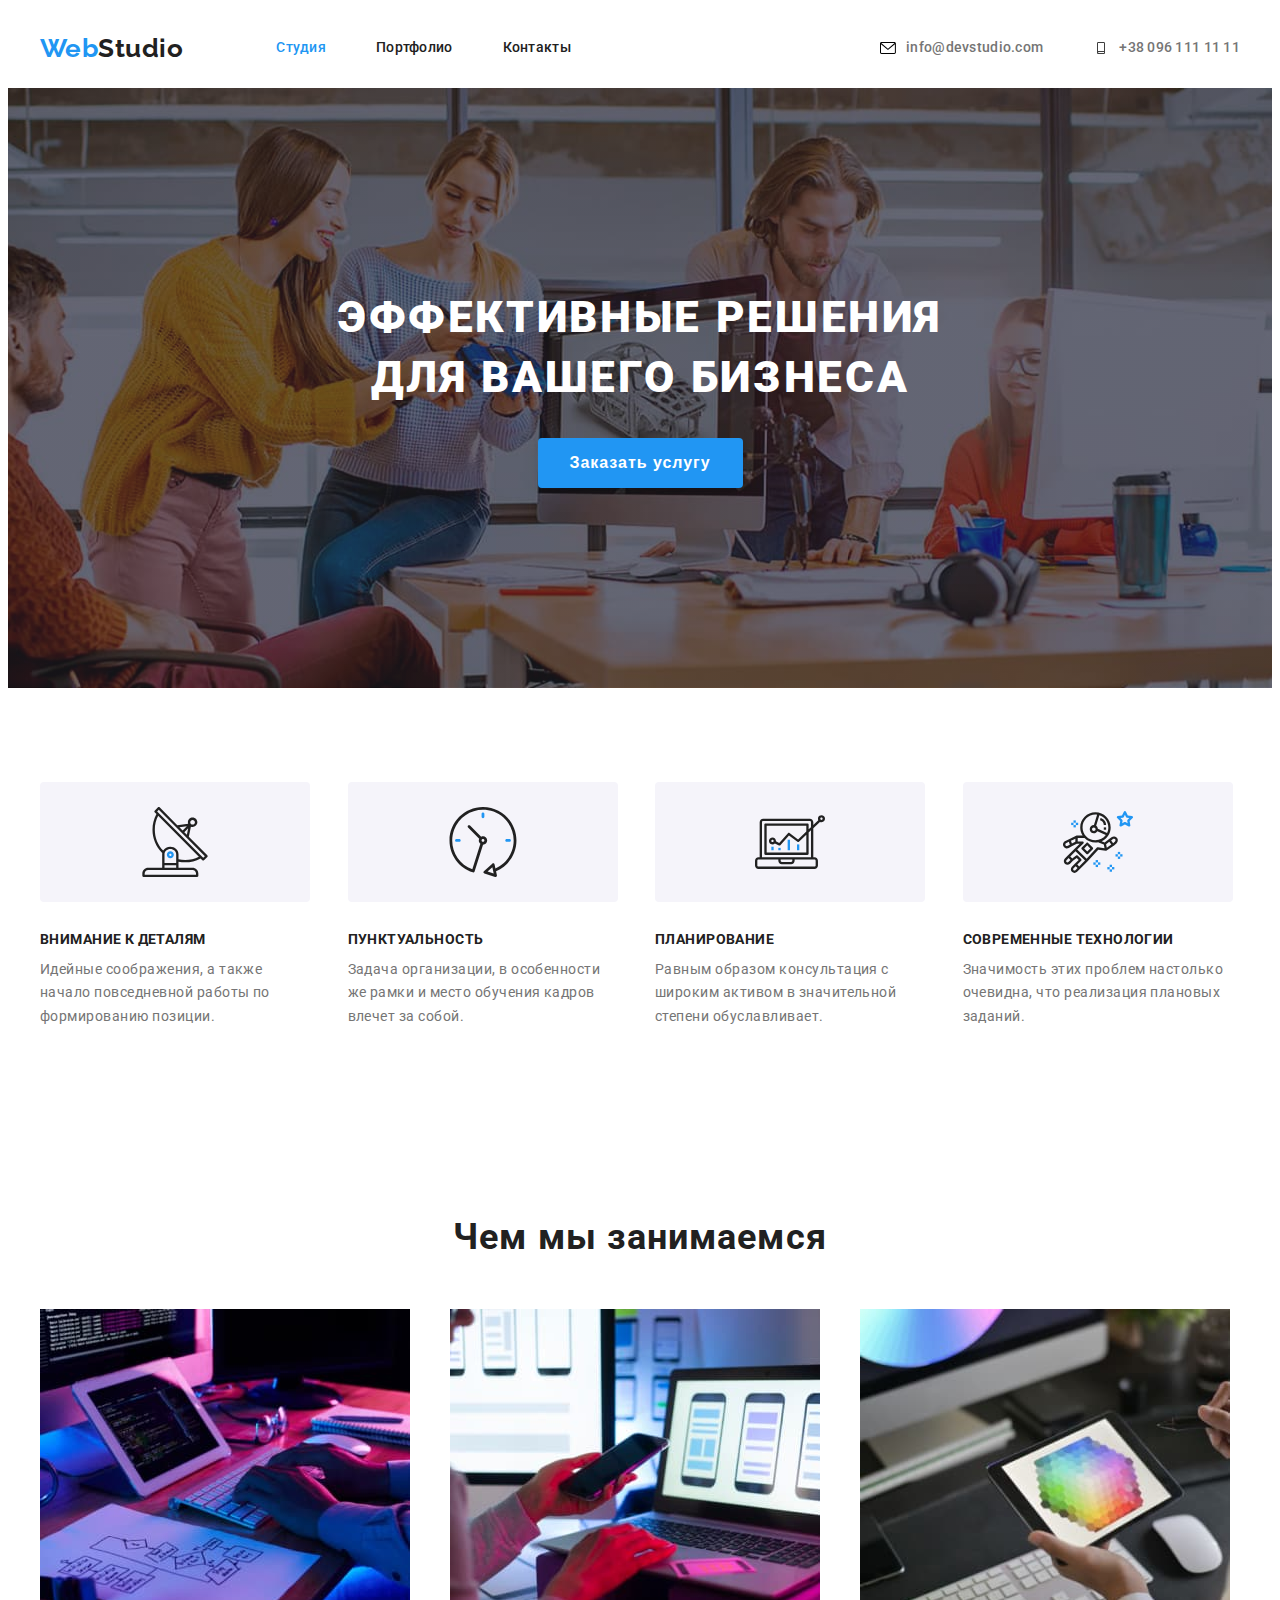
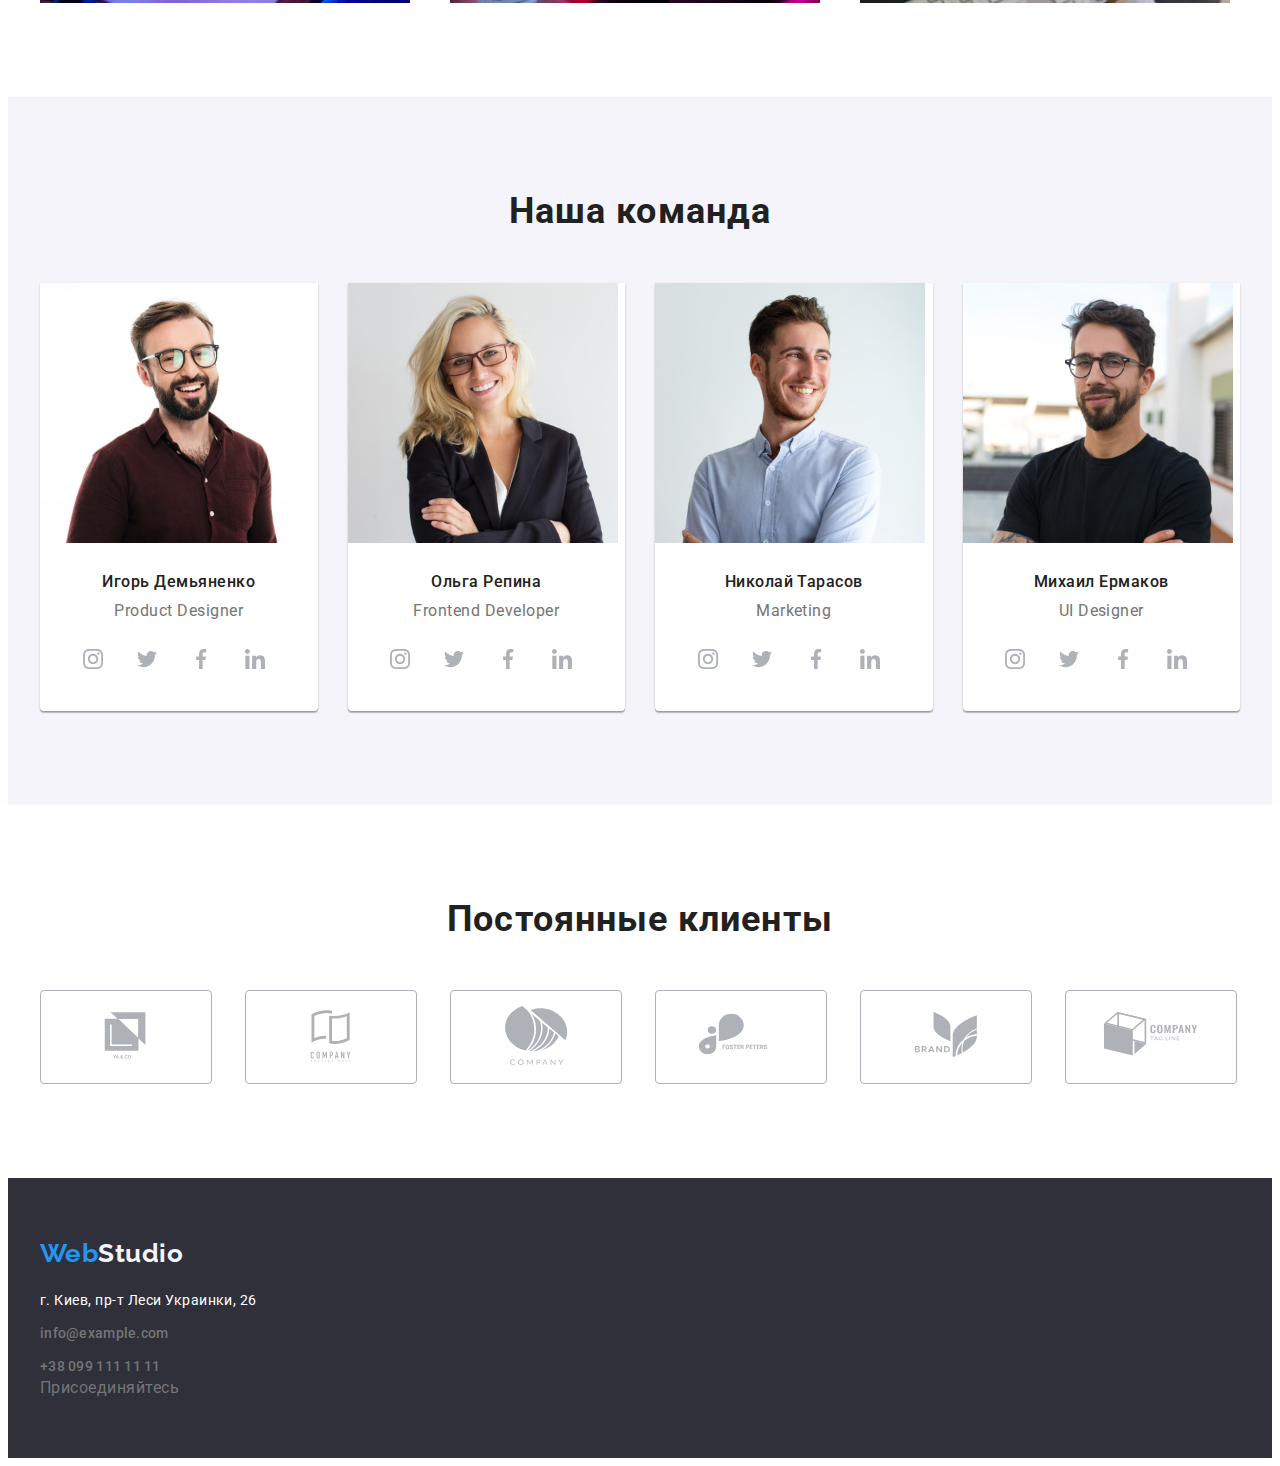
==== index.html @ 0f9f8d32 "💁🏾‍♂️" ====
<!DOCTYPE html>
<html lang="ru">
  <head>
    <meta charset="UTF-8" />
    <meta http-equiv="X-UA-Compatible" content="IE=edge" />
    <meta name="viewport" content="width=device-width, initial-scale=1.0" />
    <title>Главная страница</title>
    <link rel="preconnect" href="https://fonts.gstatic.com" />
    <link
      href="https://fonts.googleapis.com/css2?family=Raleway:wght@700&family=Roboto:wght@400;500;700;900&display=swap"
      rel="stylesheet"
    />
    <link
      rel="stylesheet"
      href="https://cdnjs.cloudflare.com/ajax/libs/modern-normalize/1.0.0/modern-normalize.min.css"
      integrity="sha512-ISS7cAi1PEhQ8jnbJpJZMd29NlhNj4AWYyLOSp2CE/CsHxTCu+r+t0D2yoJudVrd0/8fTVPUVDzY5Tvli75u/g=="
      crossorigin="anonymous"
    />
    <link rel="stylesheet" href="./css/style.css" />
  </head>
  <body>
    <header>
      <!-- НАВИГАЦИЯ -->
      <div class="container main-nav">
        <nav class="main-nav">
          <a class="logo" href="./index.html"
            ><span class="part-logo">Web</span>Studio</a
          >
          <ul class="list site-nav">
            <li class="item">
              <a class="link studio current" href="./index.html"> Студия </a>
            </li>

            <li class="item">
              <a class="link portfolio" href="./portfolio.html"> Портфолио </a>
            </li>

            <li class="item">
              <a class="link contact" href=""> Контакты </a>
            </li>
          </ul>
        </nav>

        <!-- КОНТАКТЫ -->
        <ul class="list contact-us">
          <li class="item">
            <a class="email" href="mailto:info@devstudio.com">
              <svg class="icon-mail">
                <use href="../images/svg-sprite.svg#icon-mail"></use>
              </svg>
              info@devstudio.com
            </a>
          </li>

          <li class="item">
            <a class="number" href="tel:+380991111111">
              <svg class="icon-phone">
                <use href="../images/svg-sprite.svg#icon-phone"></use>
              </svg>
              +38 096 111 11 11
            </a>
          </li>
        </ul>
      </div>
    </header>
    <main>
      <!-- ГЛАВНАЯ СЕКЦИЯ -->
      <section class="main section-pos">
        <h1 class="main-title">Эффективные решения<br />для вашего бизнеса</h1>
        <button type="button" class="main-button">Заказать услугу</button>
      </section>

      <!-- НАШИ ПРЕИМУЩЕСТВА -->
      <section class="preference section-pos">
        <div class="container">
          <h2 class="all-title preference-title visually-hidden">
            Преимущества
          </h2>
          <ul class="list main-preference">
            <li class="item">
              <div class="thumb-1">
                <svg class="icon">
                  <use href="../images/svg-sprite.svg#icon-antenna"></use>
                </svg>
              </div>

              <h3 class="title all-title">Внимание к деталям</h3>
              <p class="table-of-contents">
                Идейные соображения, а также<br />
                начало повседневной работы по <br />
                формированию позиции.
              </p>
            </li>

            <li class="item">
              <div class="thumb-1">
                <svg class="icon">
                  <use href="../images/svg-sprite.svg#icon-clock"></use>
                </svg>
              </div>
              <h3 class="title all-title">Пунктуальность</h3>
              <p class="table-of-contents">
                Задача организации, в особенности <br />
                же рамки и место обучения кадров <br />
                влечет за собой.
              </p>
            </li>

            <li class="item">
              <div class="thumb-1">
                <svg class="icon">
                  <use href="../images/svg-sprite.svg#icon-diagram"></use>
                </svg>
              </div>
              <h3 class="title all-title">Планирование</h3>
              <p class="table-of-contents">
                Равным образом консультация с <br />
                широким активом в значительной <br />
                степени обуславливает.
              </p>
            </li>

            <li class="item">
              <div class="thumb-1">
                <svg class="icon">
                  <use href="../images/svg-sprite.svg#icon-astronaut-1"></use>
                </svg>
              </div>
              <h3 class="title all-title">Современные технологии</h3>
              <p class="table-of-contents">
                Значимость этих проблем настолько <br />
                очевидна, что реализация плановых <br />
                заданий.
              </p>
            </li>
          </ul>
        </div>
      </section>

      <!-- УСЛУГИ -->
      <section class="projects section-pos">
        <div class="container">
          <h2 class="all-title">Чем мы занимаемся</h2>
          <ul class="list main-projects">
            <li class="item">
              <img
                class="photo-box"
                src="./images/box1.jpeg"
                alt="1 сфера"
                width="370"
              />
            </li>

            <li class="item">
              <img
                class="photo-box"
                src="./images/box2.jpeg"
                alt="2 сфера"
                width="370"
              />
            </li>

            <li class="item">
              <img
                class="photo-box"
                src="./images/box3.jpeg"
                alt="3 сфера"
                width="370"
              />
            </li>
          </ul>
        </div>
      </section>

      <!-- КОМАНДА -->
      <section class="team section-pos">
        <div class="container">
          <h2 class="all-title">Наша команда</h2>
          <ul class="list main-team">
            <li class="item team-card-disagn">
              <img
                class="photo-box"
                src="./images/worker1.jpeg"
                alt="Фото сотрудника"
                width="270"
              />
              <h3 class="worker-name all-title">Игорь Демьяненко</h3>
              <p class="table">Product Designer</p>
              <ul class="list social-list">
                <li class="social-link-list">
                  <a href="" class="social-link-icon circle">
                    <svg class="team-soc-icon">
                      <use
                        href="../images/svg-sprite.svg#icon-instagram-2"
                      ></use>
                    </svg>
                  </a>
                </li>

                <li class="social-link-list">
                  <a href="" class="social-link-icon circle">
                    <svg class="team-soc-icon">
                      <use href="../images/svg-sprite.svg#icon-twitter-1"></use>
                    </svg>
                  </a>
                </li>

                <li class="social-link-list">
                  <a href="" class="social-link-icon circle">
                    <svg class="team-soc-icon">
                      <use
                        href="../images/svg-sprite.svg#icon-facebook-1"
                      ></use>
                    </svg>
                  </a>
                </li>

                <li class="social-link-list">
                  <a href="" class="social-link-icon circle">
                    <svg class="team-soc-icon">
                      <use
                        href="../images/svg-sprite.svg#icon-linkedin-1"
                      ></use>
                    </svg>
                  </a>
                </li>
              </ul>
            </li>

            <li class="item team-card-disagn">
              <img
                class="photo-box"
                src="./images/worker2.jpeg"
                alt="Фото сотрудника"
                width="270"
              />
              <h3 class="worker-name all-title">Ольга Репина</h3>
              <p class="table">Frontend Developer</p>
              <ul class="list social-list">
                <li class="social-link-list">
                  <a href="" class="social-link-icon circle">
                    <svg class="team-soc-icon">
                      <use
                        href="../images/svg-sprite.svg#icon-instagram-2"
                      ></use>
                    </svg>
                  </a>
                </li>

                <li class="social-link-list">
                  <a href="" class="social-link-icon circle">
                    <svg class="team-soc-icon">
                      <use href="../images/svg-sprite.svg#icon-twitter-1"></use>
                    </svg>
                  </a>
                </li>

                <li class="social-link-list">
                  <a href="" class="social-link-icon circle">
                    <svg class="team-soc-icon">
                      <use
                        href="../images/svg-sprite.svg#icon-facebook-1"
                      ></use>
                    </svg>
                  </a>
                </li>

                <li class="social-link-list">
                  <a href="" class="social-link-icon circle">
                    <svg class="team-soc-icon">
                      <use
                        href="../images/svg-sprite.svg#icon-linkedin-1"
                      ></use>
                    </svg>
                  </a>
                </li>
              </ul>
            </li>
            </li>

            <li class="item team-card-disagn">
              <img
                class="photo-box"
                src="./images/worker3.jpeg"
                alt="Фото сотрудника"
                width="270"
              />
              <h3 class="worker-name all-title">Николай Тарасов</h3>
              <p class="table">Marketing</p>
              <ul class="list social-list">
                <li class="social-link-list">
                  <a href="" class="social-link-icon circle">
                    <svg class="team-soc-icon">
                      <use
                        href="../images/svg-sprite.svg#icon-instagram-2"
                      ></use>
                    </svg>
                  </a>
                </li>

                <li class="social-link-list">
                  <a href="" class="social-link-icon circle">
                    <svg class="team-soc-icon">
                      <use href="../images/svg-sprite.svg#icon-twitter-1"></use>
                    </svg>
                  </a>
                </li>

                <li class="social-link-list">
                  <a href="" class="social-link-icon circle">
                    <svg class="team-soc-icon">
                      <use
                        href="../images/svg-sprite.svg#icon-facebook-1"
                      ></use>
                    </svg>
                  </a>
                </li>

                <li class="social-link-list">
                  <a href="" class="social-link-icon circle">
                    <svg class="team-soc-icon">
                      <use
                        href="../images/svg-sprite.svg#icon-linkedin-1"
                      ></use>
                    </svg>
                  </a>
                </li>
              </ul>
            </li>
            </li>

            <li class="item team-card-disagn">
              <img
                class="photo-box"
                src="./images/worker4.jpeg"
                alt="Фото сотрудника"
                width="270"
              />
              <h3 class="worker-name all-title">Михаил Ермаков</h3>
              <p class="table">UI Designer</p>
              <ul class="list social-list">
                <li class="social-link-list">
                  <a href="" class="social-link-icon circle">
                    <svg class="team-soc-icon">
                      <use
                        href="../images/svg-sprite.svg#icon-instagram-2"
                      ></use>
                    </svg>
                  </a>
                </li>

                <li class="social-link-list">
                  <a href="" class="social-link-icon circle">
                    <svg class="team-soc-icon">
                      <use href="../images/svg-sprite.svg#icon-twitter-1"></use>
                    </svg>
                  </a>
                </li>

                <li class="social-link-list">
                  <a href="" class="social-link-icon circle">
                    <svg class="team-soc-icon">
                      <use
                        href="../images/svg-sprite.svg#icon-facebook-1"
                      ></use>
                    </svg>
                  </a>
                </li>

                <li class="social-link-list">
                  <a href="" class="social-link-icon circle">
                    <svg class="team-soc-icon">
                      <use
                        href="../images/svg-sprite.svg#icon-linkedin-1"
                      ></use>
                    </svg>
                  </a>
                </li>
              </ul>
            </li>
            </li>
          </ul>
        </div>
      </section>
      <section class="clients">
        <div class="container section-pos">
          <h2 class="all-title">Постоянные клиенты</h2>
          <ul class="clients-list list">
            <li class="item"item>
              <div class="thumb">
                <a href="">
                  <svg class="clients-logo">
                    <use href="../images/svg-sprite.svg#icon-logo-1"></use>
                  </svg>
                </a>
              </div>
            </li>
            
            <li class="item" >
              <div class="thumb">
                <a href=""></a>
                  <svg class="clients-logo">
                  <use href="../images/svg-sprite.svg#icon-logo-2"></use>
                  </svg>
                </a>
              </div>
             </li>

            <li class="item" >
              <div class="thumb">
                <a href="">
                  <svg class="clients-logo">
                    <use href="../images/svg-sprite.svg#icon-group"></use>
                  </svg>
                </a>
              </div> 
            </li>

            <li class="item" ><a href="">
              <div class="thumb">
                <svg class="clients-logo">
                  <use href="../images/svg-sprite.svg#icon-logo-4"></use>
                </svg>
              </a>
              </div>
            </li>

            <li class="item" ><a href="">
              <div class="thumb">
                <svg class="clients-logo">
                  <use href="../images/svg-sprite.svg#icon-logo-5"></use>
                </svg>
              </a>
              </div>
            </li>

            <li class="item" >
              <div class="thumb">
                <a href="">
                  <svg class="clients-logo">
                    <use href="../images/svg-sprite.svg#icon-logo-6"></use>
                  </svg>
                </a>
              </div>
            </li>
          </ul>
        </div>
        
      </section>
    </main>

    <!-- ПОДВАЛ САЙТА -->
    <footer class="down-part section-pos">
      <div class="container">
        <a class="logo logo-position" href="/index.html"
          ><span class="part-logo">Web</span>Studio</a
        >
        <address class="our-address pos-table-footer">
          <ul class="list">
            <li>
              <p>г. Киев, пр-т Леси Украинки, 26</p>
            </li>
            <li class="pos-table-footer">
              <a class="email-footer" href="mailto:info@example.com">
                info@example.com
              </a>
            </li>

            <li class="pos-table-footer num-li-footer">
              <a class="number-footer" href="tel:+380991111111">
                +38 099 111 11 11
              </a>
            </li>
          </ul>
        </address>
        <div class="join">
          <p>Присоединяйтесь</p>
          <ul class="list">
            <li>
              <a href="">

              </a>
            </li>
            <li>
              <a href="">

              </a>
            </li>
            <li>
              <a href="">

              </a>
            </li>
            <li>
              <a href="">

              </a>
            </li>
          </ul>
        </div>
      </div>
    </footer>
  </body>
</html>
---- css/style.css ----
:root {
  --all-titles-color: #212121;
  --navigation-text-color: #212121;
  --contact-us-font: #757575;
  /* --primary-text-color: #212121; */
  --primary-text-color: #757575;

  --main-title-text-color: #ffffff;
  --main-title-backround: #2f303a;
  --accent-color: #2196f3;
  --background-buttons: #f5f4fa;
  --preference-table-color: #757575;
  --team-background-color: #f5f4fa;
  --team-card-disagn: #ffffff;
  --team-table-color: #757575;
  --footer-background-color: #2f303a;
  --footer-logo-color: #f5f4fa;
  --footer-our-address-color: #ffffff;
  --buttons-text-color: #212121;
  --portfolio-table-color: #757575;
  --portfolio-button-active: #ffffff;
  --portfolio-button-background: #f5f4fa;
  --card-set-gap: 30px;
}
/* Устанавливаем стандартные цвета 
и шрифты */

body {
  color: var(--primary-text-color);

  font-family: "Roboto", "Oxygen", "Ubuntu", "Cantarell", "Fira Sans",
    "Droid Sans", "Helvetica Neue", sans-serif;

  letter-spacing: 0.03em;
  font-size: 16px;
  line-height: 1.18;
}

/* Область для контента */

.container {
  width: 1200px;
  padding-left: 15px;
  padding-right: 15px;
  margin: 0 auto;
}
/* Пречет тэг */
.visually-hidden {
  position: absolute !important;
  clip: rect(1px 1px 1px 1px);
  clip: rect(1px, 1px, 1px, 1px);
  padding: 0 !important;
  border: 0 !important;
  height: 1px !important;
  width: 1px !important;
  overflow: hidden;
}
/* Сбрасывает стандартные настройки */

h1,
h2,
h3,
h4,
h5,
h6,
p {
  margin: 0;
}

.list {
  list-style: none;
  margin: 0;
  padding: 0;
}
/* Картинкам меняем дисплей, 
что бы убрать стандартный отступы 
*/

img {
  display: block;
  max-width: 100%;
  height: auto;
}
/* Отспуты секций */
.section-pos.main {
  padding-top: 200px;
  padding-bottom: 200px;
}

.section-pos.down-part {
  padding-top: 60px;
  padding-bottom: 60px;
}

.section-pos {
  padding-top: 94px;
  padding-bottom: 94px;
}

/* Шапка */
.outline {
  border: 1px solid #eeeeee;
  border-top: none;
}

.main-nav {
  display: flex;
  align-items: center;
}

.logo {
  display: flex;
  text-decoration: none;
  color: var(--navigation-text-color);
  font-family: "Raleway", sans-serif;
  font-weight: 700;
  font-size: 26px;
  line-height: 1.19;
}

.part-logo {
  color: var(--accent-color);
}

.site-nav {
  display: flex;
  margin-left: 93px;

  color: var(--navigation-text-color);

  line-height: 1.14em;
  letter-spacing: 0.02em;

  font-weight: 500;
  font-size: 14px;
}
.site-nav .link {
  display: block;

  padding-top: 32px;
  padding-bottom: 32px;
}
/* .site-nav .item {
  margin-right: 50px;
}
.site-nav .item:last-child {
  margin-right: 0;
} */

.site-nav .item:not(:last-child) {
  margin-right: 50px;
}

.contact-us {
  display: flex;
  margin-left: auto;
}

.contact-us .item:not(:last-child) {
  margin-right: 50px;
}

.contact-us .email {
  color: var(--contact-us-font);

  text-decoration: none;

  font-weight: 500;
  font-size: 14px;

  line-height: 1.14em;
  letter-spacing: 0.02em;
}
.item .email,
.item .number {
  display: flex;

  align-items: center;
}
.icon-mail {
  /* display: inline-block; */
  width: 16px;
  height: 12px;
  margin-right: 10px;
}
.icon-phone {
  width: 16px;
  height: 12px;
  margin-right: 10px;
}

.contact-us .email:hover {
  color: var(--accent-color);
}
.contact-us .email:hover,
.contact-us .email:focus,
.contact-us .number:hover,
.contact-us .number:focus {
  fill: var(--accent-color);
}

.contact-us .email:focus {
  color: var(--accent-color);
}

.contact-us .number {
  color: var(--contact-us-font);

  text-decoration: none;

  font-weight: 500;
  font-size: 14px;

  line-height: 1.14em;
  letter-spacing: 0.02em;
}

.contact-us .number:hover,
.number:focus {
  color: #2196f3;
}

.site-nav .link {
  color: var(--navigation-text-color);

  text-decoration: none;
}

.site-nav .link:hover,
.site-nav .link:focus {
  color: var(--accent-color);
}

.site-nav .studio.current {
  color: var(--accent-color);
}

.site-nav .portfolio.current {
  color: var(--accent-color);
}

/* Основной блок */
.all-title {
  color: var(--all-titles-color);
}

.main {
  /* height: 600px; */
  /* display: flex;
  flex-direction: column;
  justify-content: center; */

  margin: 0 auto;

  background-color: var(--main-title-backround);

  text-align: center;

  background-image: linear-gradient(
      rgba(47, 48, 58, 0.4),
      rgba(47, 48, 58, 0.4)
    ),
    url("../images/main-section/bg-opt.jpeg");

  background-repeat: no-repeat;
  background-position: center;
}
.main-title {
  /* padding-top: 200px; */
  margin-bottom: 30px;
  margin-top: 0px;

  color: var(--main-title-text-color);

  font-weight: 900;
  font-size: 44px;

  line-height: 1.36em;
  letter-spacing: 0.06em;

  text-transform: uppercase;
}
.main-button {
  background: var(--accent-color);
  padding: 10px 32px 10px 32px;

  min-width: 200px;

  color: var(--main-title-text-color);

  text-decoration: none;

  font-weight: bold;
  font-size: 16px;

  line-height: 1.87em;
  letter-spacing: 0.06em;

  cursor: pointer;

  box-shadow: 0px 4px 4px rgba(0, 0, 0, 0.15);
  border-radius: 4px;
  border: none;
}

.main .main-button:hover,
.main-button:focus {
  background: #188ce8;
}

/* Преимущества */

.preference .preference-title {
  text-align: center;
  margin-bottom: 35px;
}

.main-preference {
  display: flex;
  flex-wrap: wrap;

  margin-left: calc(-1 * var(--card-set-gap));
  margin-top: calc(-1 * var(--card-set-gap));

  font-size: 14px;
}

.main-preference .thumb-1 {
  display: flex;
  justify-content: center;
  align-items: center;
  width: 270px;
  height: 120px;
  background: #f5f4fa;
  border-radius: 4px;
  margin-bottom: 30px;
}
.icon {
  width: 70px;
  height: 70px;
  background-position: center;

  align-items: center;
}

.main-preference .item {
  flex-basis: calc(100% / 4 - var(--card-set-gap));

  margin-left: var(--card-set-gap);
  margin-top: var(--card-set-gap);
}

.main-preference .title {
  margin-bottom: 10px;

  font-weight: bold;
  font-size: 14px;

  line-height: 1.14;
  letter-spacing: 0.03em;

  text-transform: uppercase;
}

.main-preference .table-of-contents {
  color: var(--preference-table-color);

  font-size: 14px;
  line-height: 1.71em;
}

/* Чем мы занимаемся */

.main-projects {
  display: flex;
  flex-wrap: wrap;
  justify-content: space-around;
  margin-left: calc(-1 * var(--card-set-gap));
  margin-top: calc(-1 * var(--card-set-gap));
}

.main-projects .item {
  flex-basis: calc(100% / 3 - var(--card-set-gap));

  margin-left: var(--card-set-gap);
  margin-top: var(--card-set-gap);
}

.projects .all-title,
.team .all-title,
.clients .all-title {
  margin-bottom: 50px;

  font-weight: bold;
  font-size: 36px;

  text-align: center;

  line-height: 1.16em;
  letter-spacing: 0.03em;
}

/* Команда */

.main-team {
  display: flex;
  flex-wrap: wrap;

  margin-left: calc(-1 * var(--card-set-gap));
  margin-top: calc(-1 * var(--card-set-gap));
}

.team-card-disagn {
  background: var(--team-card-disagn);

  box-shadow: 0px 1px 3px rgba(0, 0, 0, 0.12), 0px 1px 1px rgba(0, 0, 0, 0.14),
    0px 2px 1px rgba(0, 0, 0, 0.2);
  border-radius: 0px 0px 4px 4px;
}
.main-team .item {
  flex-basis: calc(100% / 4 - var(--card-set-gap));
  margin-left: var(--card-set-gap);
  margin-top: var(--card-set-gap);

  padding-bottom: 30px;
}

.team {
  background-color: var(--team-background-color);
}

.team .photo-box {
  margin-bottom: 30px;
}

/* .team .all-title {
  margin-bottom: 50px;

  font-weight: bold;
  font-size: 36px;

  text-align: center;

  line-height: 1.16em;
  letter-spacing: 0.03em;
} */

.team .table {
  /* color: var(--team-table-color); */
  text-align: center;

  margin-top: 10px;
  /* padding-bottom: 30px; */

  font-size: 16px;
  line-height: 1.18em;
  letter-spacing: 0.03em;
}

.team .worker-name {
  margin: 0;
  text-align: center;

  font-family: Roboto;
  font-weight: 500;
  font-size: 16px;

  line-height: 1.18em;
}
.social-list {
  display: flex;
  justify-content: center;

  margin-top: 16px;
}

.social-link-list .circle {
  display: flex;

  margin-right: 10px;

  align-items: center;
  height: 44px;
  width: 44px;
  /* background-color: var(--accent-color); */
  fill: #afb1b8;

  background-size: 20px;
  /* background-position: center; */
  border-radius: 50%;
}

.team-soc-icon {
  /* width: 20px; */
  height: 20px;
}

.circle:hover {
  background-color: var(--accent-color);
  fill: #ffffff;
}

/* Постоянные клиенты */
.clients-list {
  display: flex;
  flex-wrap: wrap;

  margin-left: -30px;
  margin-top: -50px;
}
.clients-list .item {
  display: flex;
  flex-basis: calc(100% / 6 - 30px);
  margin-left: 30px;
  margin-top: 50px;
}
.item .thumb {
  display: flex;

  justify-content: center;
  align-items: center;

  border: 1px solid #afb1b8;
  border-radius: 4px;
  width: 170px;
  height: 92px;
}
.item .clients-logo {
  width: 106px;
  height: 60px;
  fill: #afb1b8;

  cursor: pointer;
}
.item .thumb:hover .clients-logo,
.item .thumb:focus {
  /*  */
  fill: var(--accent-color);
}
.item .thumb:hover {
  border: 1px solid #2196f3;
  border-radius: 4px;
}

/* footer */

.down-part {
  display: flex;
  /* align-items: center; */
  background-color: var(--footer-background-color);

  height: auto;
}

.down-part .logo {
  color: var(--footer-logo-color);
}

.down-part .our-address {
  color: var(--footer-our-address-color);

  font-style: normal;
  font-size: 14px;

  line-height: 1.71em;
  /* margin-left: 215px; */
}

.down-part .email-footer {
  color: var(--contact-us-font);
  margin-bottom: 9px;

  text-decoration: none;

  font-weight: 500;
  font-size: 14px;

  letter-spacing: 0.02em;
  line-height: 1.71em;
  /* margin-left: 175px; */
}

.down-part .number-footer {
  color: var(--contact-us-font);

  text-decoration: none;

  font-weight: 500;
  font-size: 14px;

  line-height: 1.71em;
  letter-spacing: 0.02em;
  /* margin-left: 175px; */
}

.pos-table-footer.our-address {
  margin-top: 20px;
}
.pos-table-footer {
  margin-top: 9px;
}

/* Страница Портфолио */

.portfolio-main-title {
  text-align: center;
}
.buttons .button-all,
.button-sites,
.button-apps,
.button-disagn,
.button-marketing {
  color: var(--buttons-text-color);
  background-color: var(--background-buttons);

  padding: 6px 22px;
  text-align: center;

  font-weight: 500;
  font-size: 16px;

  line-height: 1.62em;
  letter-spacing: 0.03em;

  cursor: pointer;
}

.buttons .button-all:hover,
.buttons .button-sites:hover,
.buttons .button-apps:hover,
.buttons .button-disagn:hover,
.buttons .button-marketing:hover,
.buttons .button-all:focus,
.buttons .button-sites:focus,
.buttons .button-apps:focus,
.buttons .button-disagn:focus,
.buttons .button-marketing:focus {
  color: var(--portfolio-button-active);
  background-color: var(--accent-color);

  box-shadow: 0px 3px 1px rgba(0, 0, 0, 0.1), 0px 1px 2px rgba(0, 0, 0, 0.08),
    0px 2px 2px rgba(0, 0, 0, 0.12);
  border-radius: 4px;

  cursor: pointer;
}
.portfolio-buttons {
  display: flex;
  justify-content: center;

  margin-bottom: 50px;
}
.portfolio-buttons .item:not(:last-child) {
  margin-right: 8px;
}
.buttons .button-disagn {
  background: var(--portfolio-button-background);

  border: none;
  border-radius: 4px;

  font-family: Roboto;
  font-size: 16px;

  line-height: 26px;
  /* identical to box height, or 162% */

  text-align: center;
  letter-spacing: 0.03em;
}
.card-set {
  display: flex;
  flex-wrap: wrap;

  margin-left: calc(-1 * var(--card-set-gap));
  margin-top: calc(-1 * var(--card-set-gap));
}

.card-set > .item {
  flex-basis: calc(100% / 3 - var(--card-set-gap));

  margin-left: var(--card-set-gap);
  margin-top: var(--card-set-gap);
}
.project-card-disagn {
  padding: 20px 24px;
  border: 1px solid #eeeeee;
  border-top: none;
}

.portfolio-names {
  color: var(--all-titles-color);
  margin: 0px;
  margin-bottom: 4px;

  font-weight: bold;
  font-size: 18px;

  line-height: 2em;
  letter-spacing: 0.06em;
}
.portolio-tables {
  color: var(--portfolio-table-color);

  font-size: 16px;

  line-height: 1.87em;
  letter-spacing: 0.03em;
}
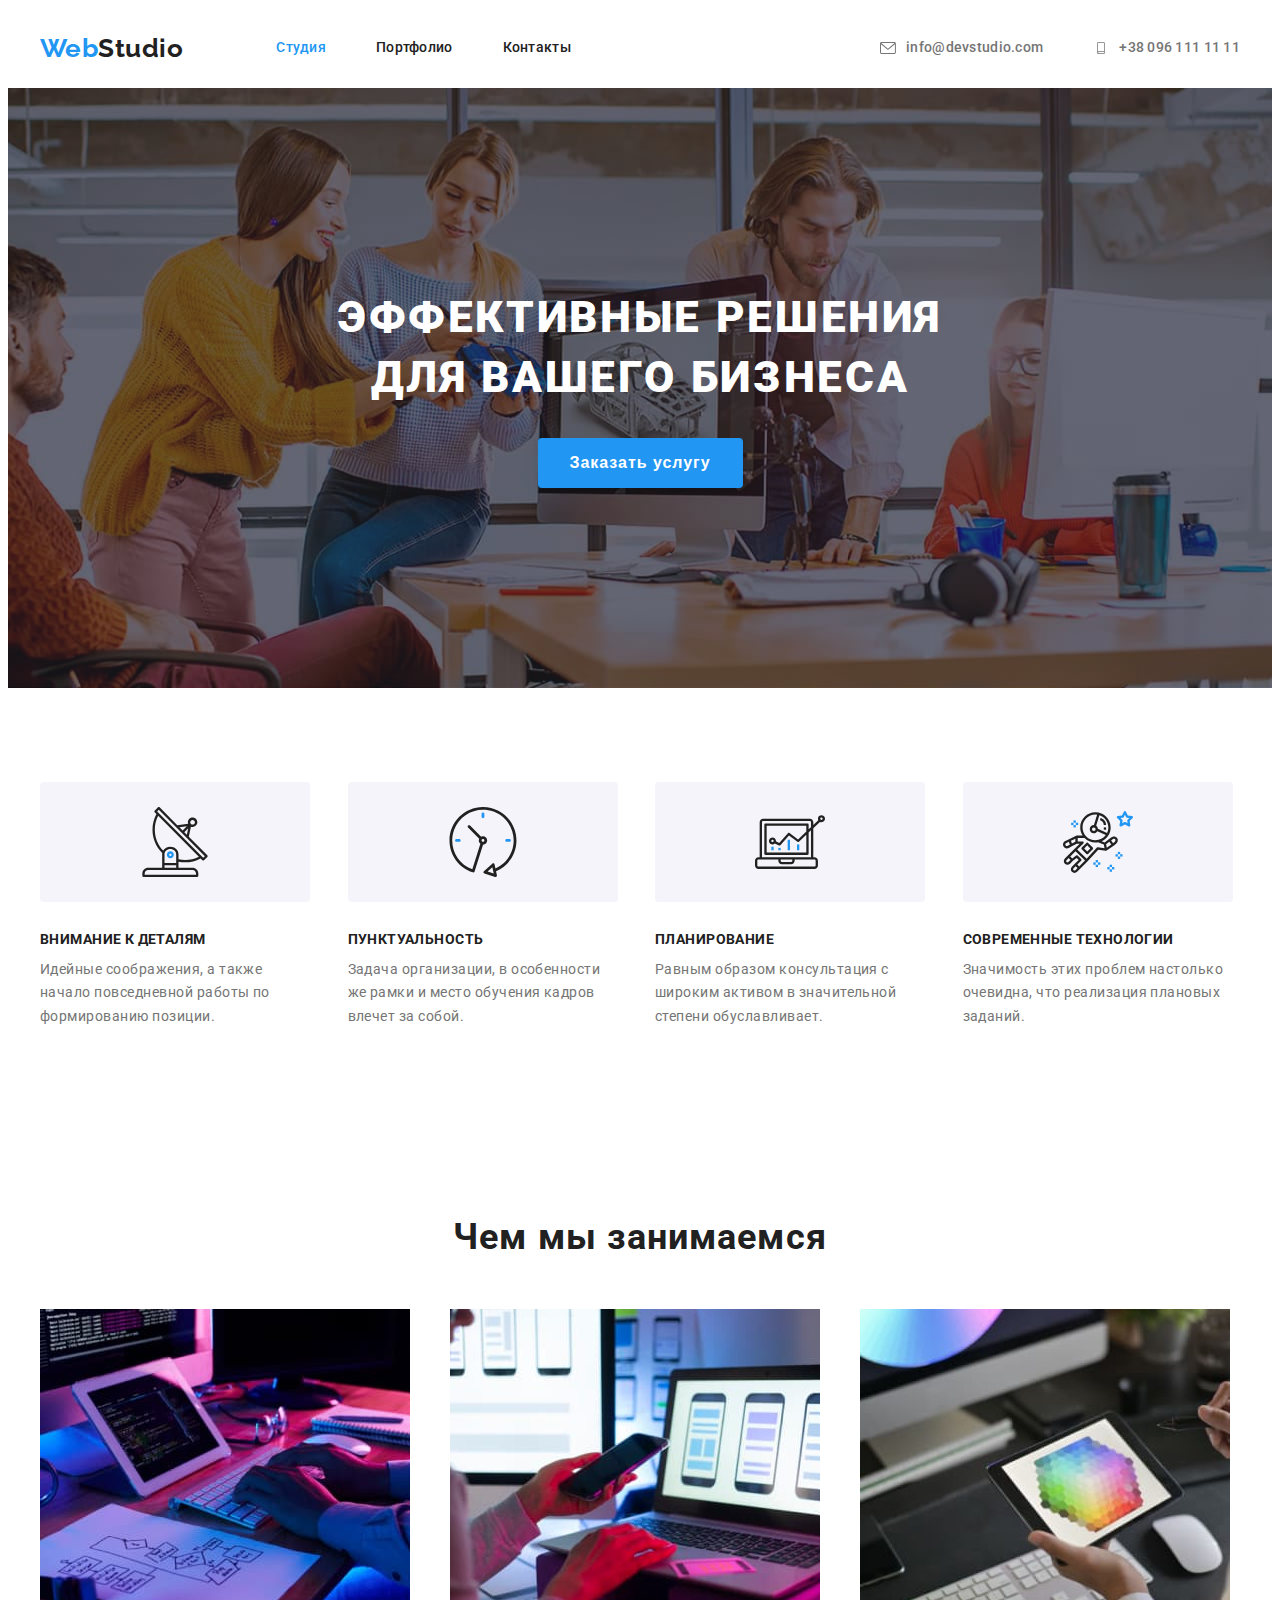
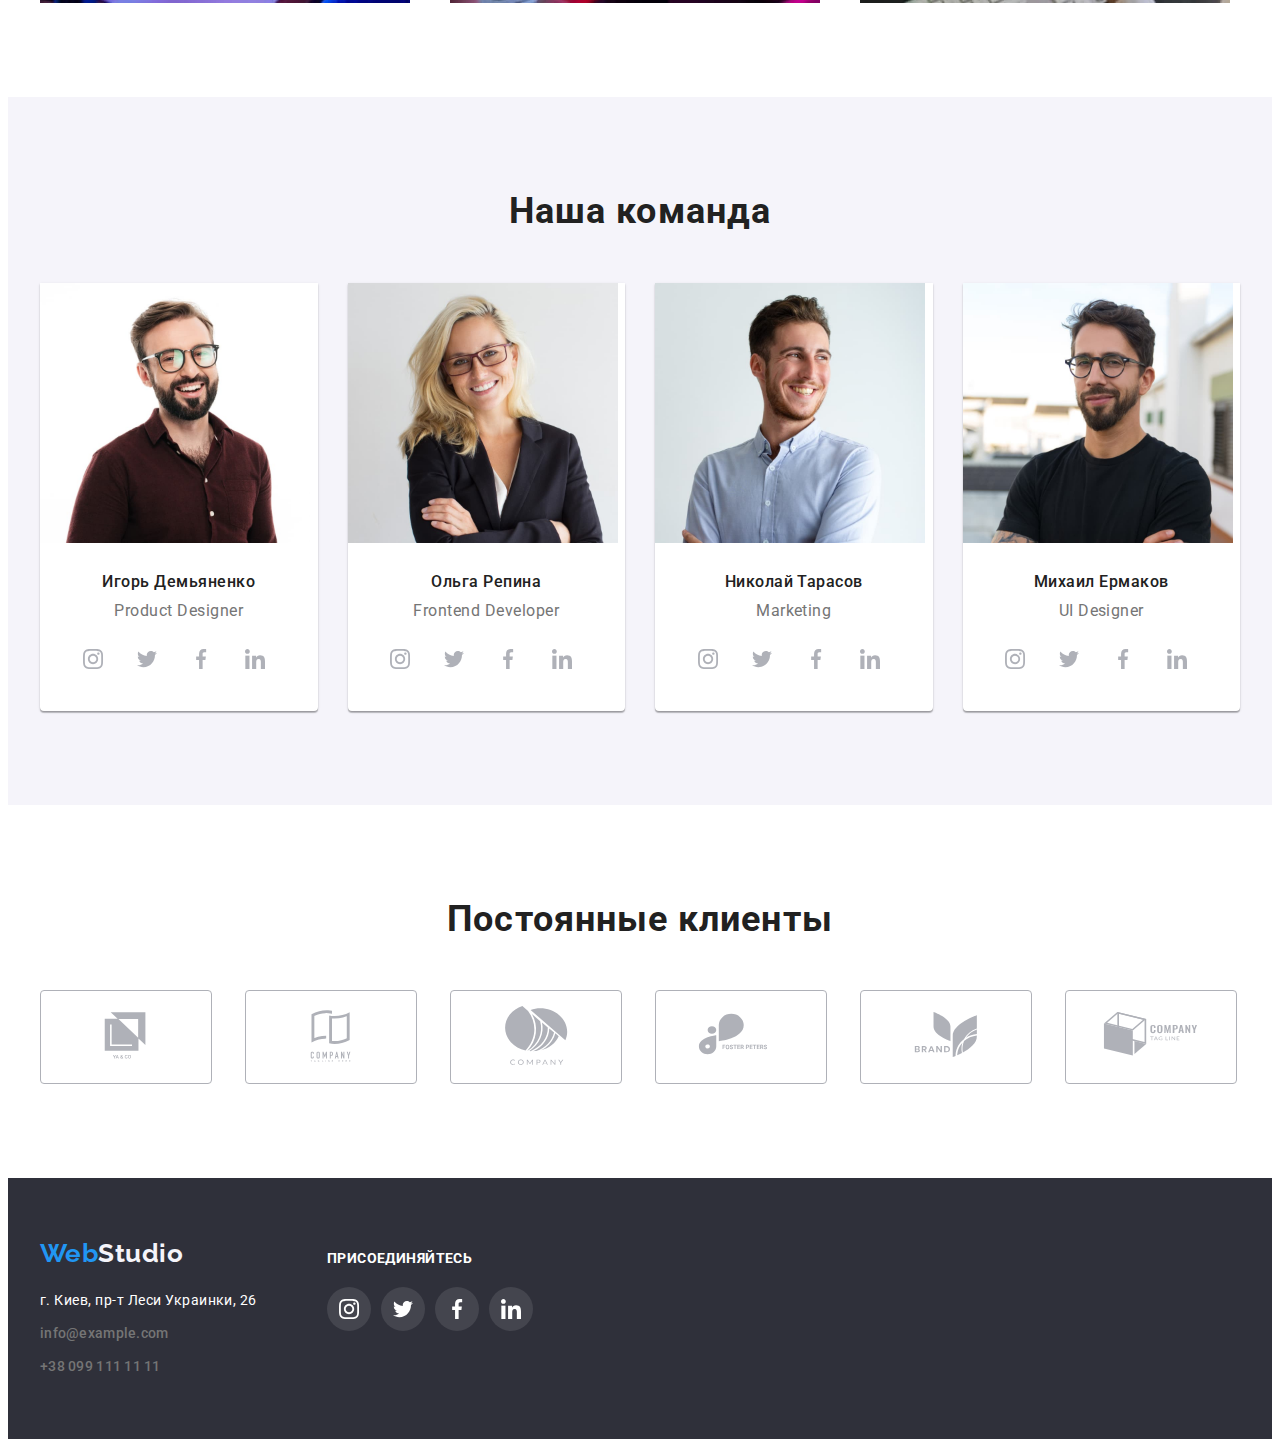
==== commit a607c3ca: "Внес существенные правки" ====
--- a/index.html
+++ b/index.html
@@ -46,7 +46,7 @@
           <li class="item">
             <a class="email" href="mailto:info@devstudio.com">
               <svg class="icon-mail">
-                <use href="../images/svg-sprite.svg#icon-mail"></use>
+                <use href="./images/svg-sprite.svg#icon-mail"></use>
               </svg>
               info@devstudio.com
             </a>
@@ -55,7 +55,7 @@
           <li class="item">
             <a class="number" href="tel:+380991111111">
               <svg class="icon-phone">
-                <use href="../images/svg-sprite.svg#icon-phone"></use>
+                <use href="./images/svg-sprite.svg#icon-phone"></use>
               </svg>
               +38 096 111 11 11
             </a>
@@ -80,7 +80,7 @@
             <li class="item">
               <div class="thumb-1">
                 <svg class="icon">
-                  <use href="../images/svg-sprite.svg#icon-antenna"></use>
+                  <use href="./images/svg-sprite.svg#icon-antenna"></use>
                 </svg>
               </div>
 
@@ -95,7 +95,7 @@
             <li class="item">
               <div class="thumb-1">
                 <svg class="icon">
-                  <use href="../images/svg-sprite.svg#icon-clock"></use>
+                  <use href="./images/svg-sprite.svg#icon-clock"></use>
                 </svg>
               </div>
               <h3 class="title all-title">Пунктуальность</h3>
@@ -109,7 +109,7 @@
             <li class="item">
               <div class="thumb-1">
                 <svg class="icon">
-                  <use href="../images/svg-sprite.svg#icon-diagram"></use>
+                  <use href="./images/svg-sprite.svg#icon-diagram"></use>
                 </svg>
               </div>
               <h3 class="title all-title">Планирование</h3>
@@ -123,7 +123,7 @@
             <li class="item">
               <div class="thumb-1">
                 <svg class="icon">
-                  <use href="../images/svg-sprite.svg#icon-astronaut-1"></use>
+                  <use href="./images/svg-sprite.svg#icon-astronaut-1"></use>
                 </svg>
               </div>
               <h3 class="title all-title">Современные технологии</h3>
@@ -191,35 +191,35 @@
                   <a href="" class="social-link-icon circle">
                     <svg class="team-soc-icon">
                       <use
-                        href="../images/svg-sprite.svg#icon-instagram-2"
-                      ></use>
-                    </svg>
-                  </a>
-                </li>
-
-                <li class="social-link-list">
-                  <a href="" class="social-link-icon circle">
-                    <svg class="team-soc-icon">
-                      <use href="../images/svg-sprite.svg#icon-twitter-1"></use>
-                    </svg>
-                  </a>
-                </li>
-
-                <li class="social-link-list">
-                  <a href="" class="social-link-icon circle">
-                    <svg class="team-soc-icon">
-                      <use
-                        href="../images/svg-sprite.svg#icon-facebook-1"
-                      ></use>
-                    </svg>
-                  </a>
-                </li>
-
-                <li class="social-link-list">
-                  <a href="" class="social-link-icon circle">
-                    <svg class="team-soc-icon">
-                      <use
-                        href="../images/svg-sprite.svg#icon-linkedin-1"
+                        href="./images/svg-sprite.svg#icon-instagram-2"
+                      ></use>
+                    </svg>
+                  </a>
+                </li>
+
+                <li class="social-link-list">
+                  <a href="" class="social-link-icon circle">
+                    <svg class="team-soc-icon">
+                      <use href="./images/svg-sprite.svg#icon-twitter-1"></use>
+                    </svg>
+                  </a>
+                </li>
+
+                <li class="social-link-list">
+                  <a href="" class="social-link-icon circle">
+                    <svg class="team-soc-icon">
+                      <use
+                        href="./images/svg-sprite.svg#icon-facebook-1"
+                      ></use>
+                    </svg>
+                  </a>
+                </li>
+
+                <li class="social-link-list">
+                  <a href="" class="social-link-icon circle">
+                    <svg class="team-soc-icon">
+                      <use
+                        href="./images/svg-sprite.svg#icon-linkedin-1"
                       ></use>
                     </svg>
                   </a>
@@ -241,35 +241,35 @@
                   <a href="" class="social-link-icon circle">
                     <svg class="team-soc-icon">
                       <use
-                        href="../images/svg-sprite.svg#icon-instagram-2"
-                      ></use>
-                    </svg>
-                  </a>
-                </li>
-
-                <li class="social-link-list">
-                  <a href="" class="social-link-icon circle">
-                    <svg class="team-soc-icon">
-                      <use href="../images/svg-sprite.svg#icon-twitter-1"></use>
-                    </svg>
-                  </a>
-                </li>
-
-                <li class="social-link-list">
-                  <a href="" class="social-link-icon circle">
-                    <svg class="team-soc-icon">
-                      <use
-                        href="../images/svg-sprite.svg#icon-facebook-1"
-                      ></use>
-                    </svg>
-                  </a>
-                </li>
-
-                <li class="social-link-list">
-                  <a href="" class="social-link-icon circle">
-                    <svg class="team-soc-icon">
-                      <use
-                        href="../images/svg-sprite.svg#icon-linkedin-1"
+                        href="./images/svg-sprite.svg#icon-instagram-2"
+                      ></use>
+                    </svg>
+                  </a>
+                </li>
+
+                <li class="social-link-list">
+                  <a href="" class="social-link-icon circle">
+                    <svg class="team-soc-icon">
+                      <use href="./images/svg-sprite.svg#icon-twitter-1"></use>
+                    </svg>
+                  </a>
+                </li>
+
+                <li class="social-link-list">
+                  <a href="" class="social-link-icon circle">
+                    <svg class="team-soc-icon">
+                      <use
+                        href="./images/svg-sprite.svg#icon-facebook-1"
+                      ></use>
+                    </svg>
+                  </a>
+                </li>
+
+                <li class="social-link-list">
+                  <a href="" class="social-link-icon circle">
+                    <svg class="team-soc-icon">
+                      <use
+                        href="./images/svg-sprite.svg#icon-linkedin-1"
                       ></use>
                     </svg>
                   </a>
@@ -292,35 +292,35 @@
                   <a href="" class="social-link-icon circle">
                     <svg class="team-soc-icon">
                       <use
-                        href="../images/svg-sprite.svg#icon-instagram-2"
-                      ></use>
-                    </svg>
-                  </a>
-                </li>
-
-                <li class="social-link-list">
-                  <a href="" class="social-link-icon circle">
-                    <svg class="team-soc-icon">
-                      <use href="../images/svg-sprite.svg#icon-twitter-1"></use>
-                    </svg>
-                  </a>
-                </li>
-
-                <li class="social-link-list">
-                  <a href="" class="social-link-icon circle">
-                    <svg class="team-soc-icon">
-                      <use
-                        href="../images/svg-sprite.svg#icon-facebook-1"
-                      ></use>
-                    </svg>
-                  </a>
-                </li>
-
-                <li class="social-link-list">
-                  <a href="" class="social-link-icon circle">
-                    <svg class="team-soc-icon">
-                      <use
-                        href="../images/svg-sprite.svg#icon-linkedin-1"
+                        href="./images/svg-sprite.svg#icon-instagram-2"
+                      ></use>
+                    </svg>
+                  </a>
+                </li>
+
+                <li class="social-link-list">
+                  <a href="" class="social-link-icon circle">
+                    <svg class="team-soc-icon">
+                      <use href="./images/svg-sprite.svg#icon-twitter-1"></use>
+                    </svg>
+                  </a>
+                </li>
+
+                <li class="social-link-list">
+                  <a href="" class="social-link-icon circle">
+                    <svg class="team-soc-icon">
+                      <use
+                        href="./images/svg-sprite.svg#icon-facebook-1"
+                      ></use>
+                    </svg>
+                  </a>
+                </li>
+
+                <li class="social-link-list">
+                  <a href="" class="social-link-icon circle">
+                    <svg class="team-soc-icon">
+                      <use
+                        href="./images/svg-sprite.svg#icon-linkedin-1"
                       ></use>
                     </svg>
                   </a>
@@ -343,35 +343,35 @@
                   <a href="" class="social-link-icon circle">
                     <svg class="team-soc-icon">
                       <use
-                        href="../images/svg-sprite.svg#icon-instagram-2"
-                      ></use>
-                    </svg>
-                  </a>
-                </li>
-
-                <li class="social-link-list">
-                  <a href="" class="social-link-icon circle">
-                    <svg class="team-soc-icon">
-                      <use href="../images/svg-sprite.svg#icon-twitter-1"></use>
-                    </svg>
-                  </a>
-                </li>
-
-                <li class="social-link-list">
-                  <a href="" class="social-link-icon circle">
-                    <svg class="team-soc-icon">
-                      <use
-                        href="../images/svg-sprite.svg#icon-facebook-1"
-                      ></use>
-                    </svg>
-                  </a>
-                </li>
-
-                <li class="social-link-list">
-                  <a href="" class="social-link-icon circle">
-                    <svg class="team-soc-icon">
-                      <use
-                        href="../images/svg-sprite.svg#icon-linkedin-1"
+                        href="./images/svg-sprite.svg#icon-instagram-2"
+                      ></use>
+                    </svg>
+                  </a>
+                </li>
+
+                <li class="social-link-list">
+                  <a href="" class="social-link-icon circle">
+                    <svg class="team-soc-icon">
+                      <use href="./images/svg-sprite.svg#icon-twitter-1"></use>
+                    </svg>
+                  </a>
+                </li>
+
+                <li class="social-link-list">
+                  <a href="" class="social-link-icon circle">
+                    <svg class="team-soc-icon">
+                      <use
+                        href="./images/svg-sprite.svg#icon-facebook-1"
+                      ></use>
+                    </svg>
+                  </a>
+                </li>
+
+                <li class="social-link-list">
+                  <a href="" class="social-link-icon circle">
+                    <svg class="team-soc-icon">
+                      <use
+                        href="./images/svg-sprite.svg#icon-linkedin-1"
                       ></use>
                     </svg>
                   </a>
@@ -390,7 +390,7 @@
               <div class="thumb">
                 <a href="">
                   <svg class="clients-logo">
-                    <use href="../images/svg-sprite.svg#icon-logo-1"></use>
+                    <use href="./images/svg-sprite.svg#icon-logo-1"></use>
                   </svg>
                 </a>
               </div>
@@ -400,7 +400,7 @@
               <div class="thumb">
                 <a href=""></a>
                   <svg class="clients-logo">
-                  <use href="../images/svg-sprite.svg#icon-logo-2"></use>
+                  <use href="./images/svg-sprite.svg#icon-logo-2"></use>
                   </svg>
                 </a>
               </div>
@@ -410,7 +410,7 @@
               <div class="thumb">
                 <a href="">
                   <svg class="clients-logo">
-                    <use href="../images/svg-sprite.svg#icon-group"></use>
+                    <use href="./images/svg-sprite.svg#icon-group"></use>
                   </svg>
                 </a>
               </div> 
@@ -419,7 +419,7 @@
             <li class="item" ><a href="">
               <div class="thumb">
                 <svg class="clients-logo">
-                  <use href="../images/svg-sprite.svg#icon-logo-4"></use>
+                  <use href="./images/svg-sprite.svg#icon-logo-4"></use>
                 </svg>
               </a>
               </div>
@@ -428,7 +428,7 @@
             <li class="item" ><a href="">
               <div class="thumb">
                 <svg class="clients-logo">
-                  <use href="../images/svg-sprite.svg#icon-logo-5"></use>
+                  <use href="./images/svg-sprite.svg#icon-logo-5"></use>
                 </svg>
               </a>
               </div>
@@ -438,7 +438,7 @@
               <div class="thumb">
                 <a href="">
                   <svg class="clients-logo">
-                    <use href="../images/svg-sprite.svg#icon-logo-6"></use>
+                    <use href="./images/svg-sprite.svg#icon-logo-6"></use>
                   </svg>
                 </a>
               </div>
@@ -452,50 +452,71 @@
     <!-- ПОДВАЛ САЙТА -->
     <footer class="down-part section-pos">
       <div class="container">
-        <a class="logo logo-position" href="/index.html"
-          ><span class="part-logo">Web</span>Studio</a
-        >
-        <address class="our-address pos-table-footer">
-          <ul class="list">
+        <div class="footer-left-content">
+          <a class="logo logo-position" href="/index.html"
+          ><span class="part-logo">Web</span>Studio
+          </a>
+          <address class="our-address pos-table-footer">
+          
+            <ul class="list">
+              <li>
+                <p>г. Киев, пр-т Леси Украинки, 26</p>
+              </li>
+              <li class="pos-table-footer">
+                <a class="email-footer" href="mailto:info@example.com">
+                  info@example.com
+                </a>
+              </li>
+
+              <li class="pos-table-footer num-li-footer">
+                <a class="number-footer" href="tel:+380991111111">
+                  +38 099 111 11 11
+                </a>
+              </li>
+            </ul>
+          </address>
+        </div>
+        
+        
+        <div class="join">
+          <p class="join-title">Присоединяйтесь</p>
+          <ul class="list join-list">
+
             <li>
-              <p>г. Киев, пр-т Леси Украинки, 26</p>
-            </li>
-            <li class="pos-table-footer">
-              <a class="email-footer" href="mailto:info@example.com">
-                info@example.com
+              <a class="join-icon" href="">
+                <svg class="join-icon-logo">
+                  <use href="./images/svg-sprite.svg#icon-instagram-2">
+                  </use>
+                </svg>
               </a>
             </li>
 
-            <li class="pos-table-footer num-li-footer">
-              <a class="number-footer" href="tel:+380991111111">
-                +38 099 111 11 11
+            <li>
+              <a class="join-icon" href="">
+                <svg class="join-icon-logo">
+                  <use href="./images/svg-sprite.svg#icon-twitter-1">
+                  </use>
+                </svg>
               </a>
             </li>
-          </ul>
-        </address>
-        <div class="join">
-          <p>Присоединяйтесь</p>
-          <ul class="list">
             <li>
-              <a href="">
-
+              <a class="join-icon" href="">
+                <svg class="join-icon-logo">
+                  <use href="./images/svg-sprite.svg#icon-facebook-1">
+                  </use>
+                </svg>
               </a>
             </li>
             <li>
-              <a href="">
-
+
+              <a class="join-icon" href="">
+                <svg class="join-icon-logo">
+                  <use href="./images/svg-sprite.svg#icon-linkedin-1">
+                  </use>
+                </svg>
               </a>
             </li>
-            <li>
-              <a href="">
-
-              </a>
-            </li>
-            <li>
-              <a href="">
-
-              </a>
-            </li>
+
           </ul>
         </div>
       </div>
--- a/css/style.css
+++ b/css/style.css
@@ -2,6 +2,7 @@
   --all-titles-color: #212121;
   --navigation-text-color: #212121;
   --contact-us-font: #757575;
+  --contact-us-icon-color: #757575;
   /* --primary-text-color: #212121; */
   --primary-text-color: #757575;
 
@@ -16,6 +17,8 @@
   --footer-background-color: #2f303a;
   --footer-logo-color: #f5f4fa;
   --footer-our-address-color: #ffffff;
+  --join-title-text-color: #ffffff;
+  --join-icon-logo-color: #ffffff;
   --buttons-text-color: #212121;
   --portfolio-table-color: #757575;
   --portfolio-button-active: #ffffff;
@@ -177,25 +180,26 @@
 
   align-items: center;
 }
-.icon-mail {
+.icon-mail,
+.icon-phone {
   /* display: inline-block; */
   width: 16px;
   height: 12px;
   margin-right: 10px;
-}
-.icon-phone {
-  width: 16px;
-  height: 12px;
-  margin-right: 10px;
-}
-
-.contact-us .email:hover {
-  color: var(--accent-color);
-}
+  fill: var(--contact-us-icon-color);
+}
+
 .contact-us .email:hover,
 .contact-us .email:focus,
 .contact-us .number:hover,
 .contact-us .number:focus {
+  color: var(--accent-color);
+}
+
+.contact-us .email:hover .icon-mail,
+.contact-us .email:focus .icon-mail,
+.contact-us .number:hover .icon-phone,
+.contact-us .number:focus .icon-phone {
   fill: var(--accent-color);
 }
 
@@ -213,11 +217,6 @@
 
   line-height: 1.14em;
   letter-spacing: 0.02em;
-}
-
-.contact-us .number:hover,
-.number:focus {
-  color: #2196f3;
 }
 
 .site-nav .link {
@@ -546,7 +545,7 @@
 
 .down-part {
   display: flex;
-  /* align-items: center; */
+  /* justify-content: center; */
   background-color: var(--footer-background-color);
 
   height: auto;
@@ -598,6 +597,58 @@
 }
 .pos-table-footer {
   margin-top: 9px;
+}
+.join-icon {
+  display: flex;
+  align-items: center;
+  justify-content: center;
+  width: 44px;
+  height: 44px;
+  background: rgba(255, 255, 255, 0.1);
+  border-radius: 50%;
+  margin-right: 10px;
+}
+
+.down-part .container {
+  display: flex;
+}
+.footer-left-content {
+  display: flex;
+  flex-direction: column;
+
+  margin-right: 70px;
+}
+
+.join {
+  display: flex;
+  flex-direction: column;
+  padding-top: 12px;
+}
+
+.join-title {
+  margin-bottom: 20px;
+
+  font-weight: 700;
+  font-size: 14px;
+
+  letter-spacing: 0.03em;
+  text-transform: uppercase;
+
+  color: var(--join-title-text-color);
+}
+
+.join-list {
+  display: flex;
+}
+
+.join-icon-logo {
+  width: 20px;
+  height: 20px;
+
+  fill: var(--join-icon-logo-color);
+}
+.join-icon:hover {
+  background: #2196f3;
 }
 
 /* Страница Портфолио */
@@ -682,6 +733,13 @@
   margin-left: var(--card-set-gap);
   margin-top: var(--card-set-gap);
 }
+.card-set .item:hover,
+.card-set .item:focus {
+  box-shadow: 0px 1px 1px rgba(0, 0, 0, 0.12), 0px 4px 4px rgba(0, 0, 0, 0.06),
+    1px 4px 6px rgba(0, 0, 0, 0.16);
+
+  cursor: pointer;
+}
 .project-card-disagn {
   padding: 20px 24px;
   border: 1px solid #eeeeee;
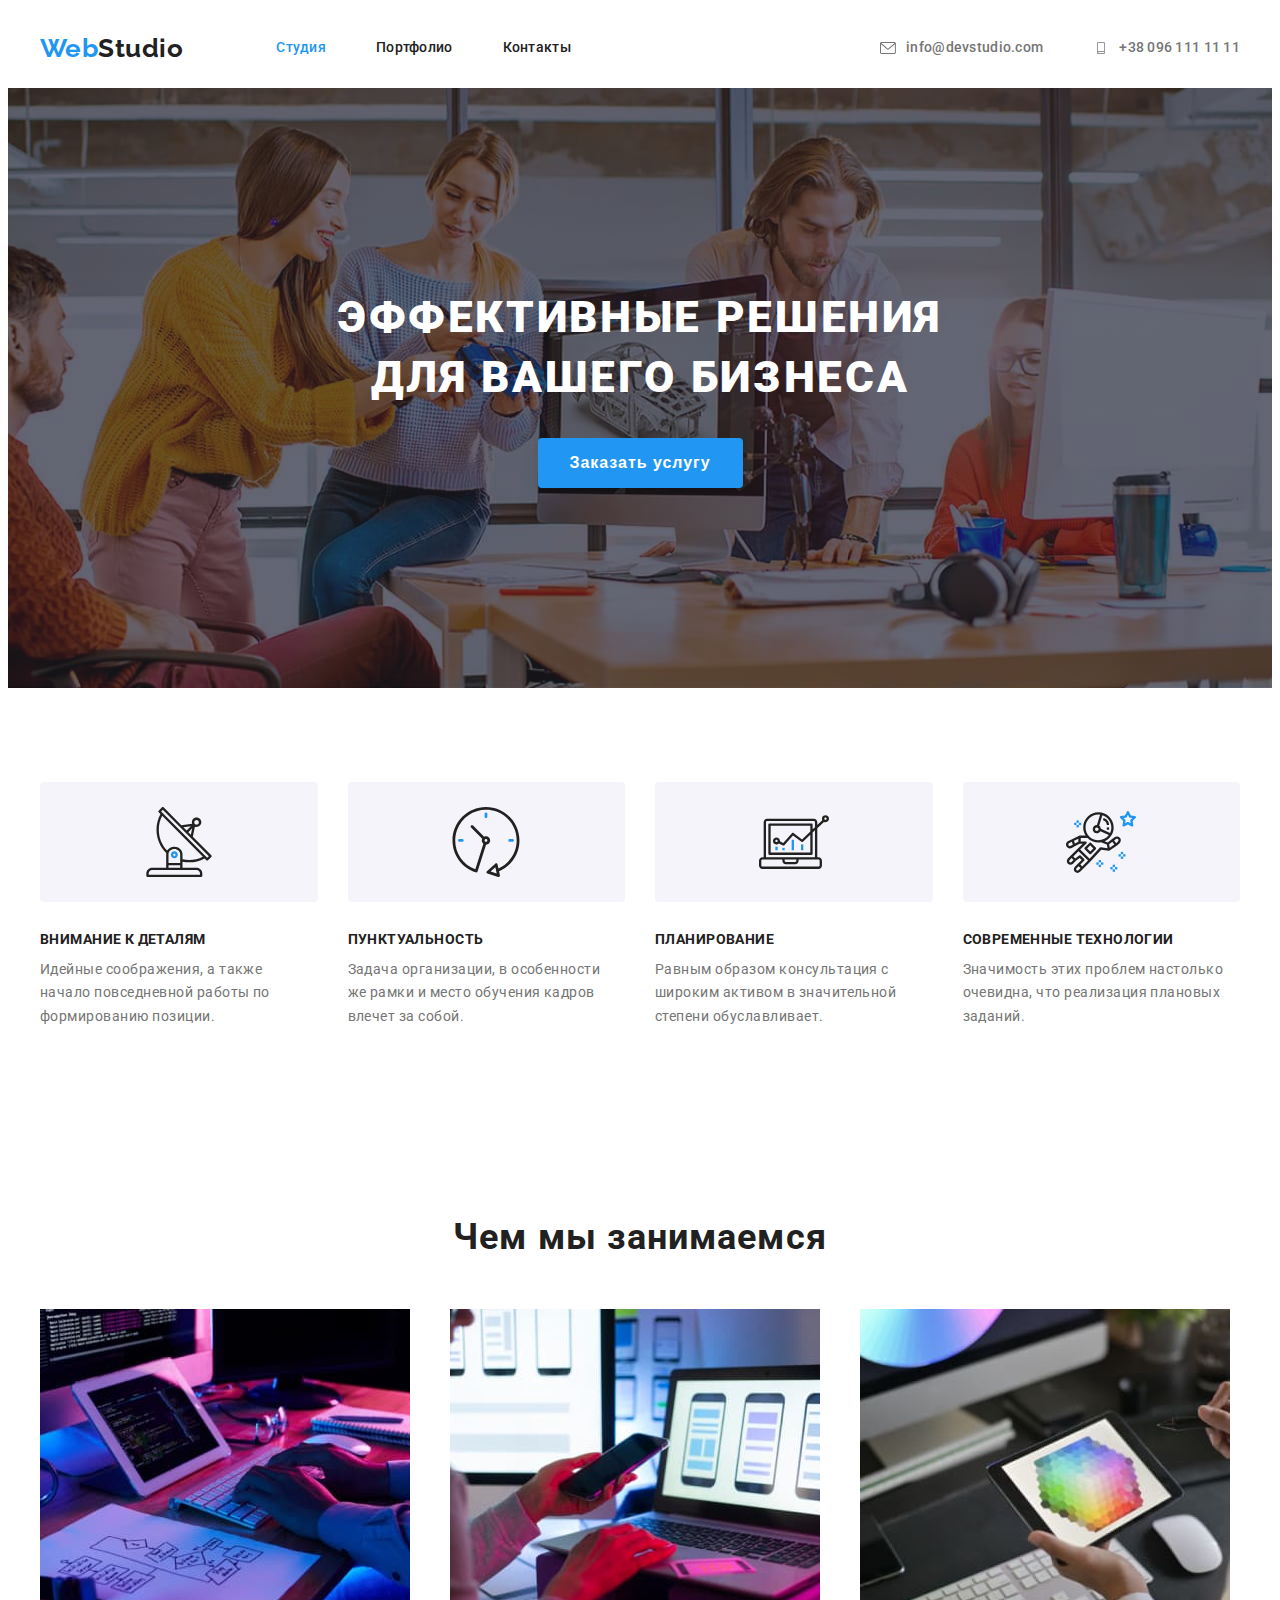
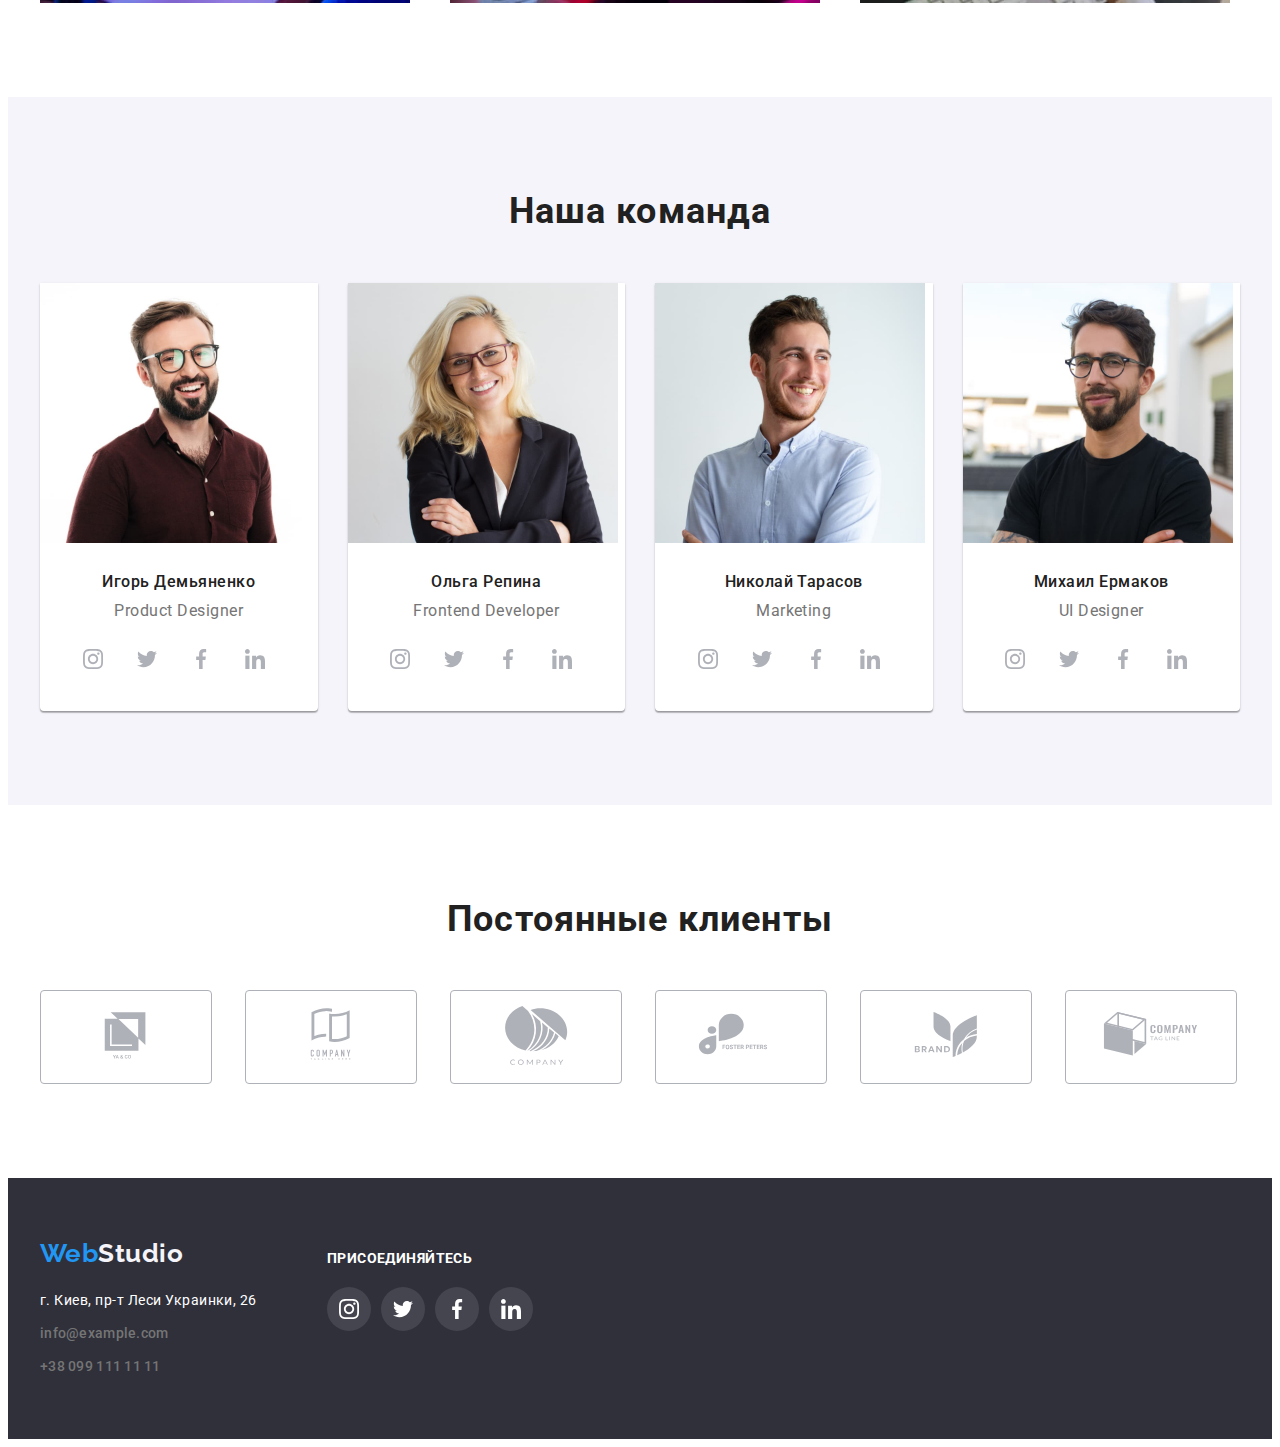
==== commit 945e01c4: "исправил ошибки" ====
--- a/index.html
+++ b/index.html
@@ -46,7 +46,7 @@
           <li class="item">
             <a class="email" href="mailto:info@devstudio.com">
               <svg class="icon-mail">
-                <use href="./images/svg-sprite.svg#icon-mail"></use>
+                <use href="./images/icons.svg#icon-mail"></use>
               </svg>
               info@devstudio.com
             </a>
@@ -55,7 +55,7 @@
           <li class="item">
             <a class="number" href="tel:+380991111111">
               <svg class="icon-phone">
-                <use href="./images/svg-sprite.svg#icon-phone"></use>
+                <use href="./images/icons.svg#icon-phone"></use>
               </svg>
               +38 096 111 11 11
             </a>
@@ -80,7 +80,7 @@
             <li class="item">
               <div class="thumb-1">
                 <svg class="icon">
-                  <use href="./images/svg-sprite.svg#icon-antenna"></use>
+                  <use href="./images/icons.svg#icon-antenna"></use>
                 </svg>
               </div>
 
@@ -95,7 +95,7 @@
             <li class="item">
               <div class="thumb-1">
                 <svg class="icon">
-                  <use href="./images/svg-sprite.svg#icon-clock"></use>
+                  <use href="./images/icons.svg#icon-clock"></use>
                 </svg>
               </div>
               <h3 class="title all-title">Пунктуальность</h3>
@@ -109,7 +109,7 @@
             <li class="item">
               <div class="thumb-1">
                 <svg class="icon">
-                  <use href="./images/svg-sprite.svg#icon-diagram"></use>
+                  <use href="./images/icons.svg#icon-diagram"></use>
                 </svg>
               </div>
               <h3 class="title all-title">Планирование</h3>
@@ -123,7 +123,7 @@
             <li class="item">
               <div class="thumb-1">
                 <svg class="icon">
-                  <use href="./images/svg-sprite.svg#icon-astronaut-1"></use>
+                  <use href="./images/icons.svg#icon-astronaut-1"></use>
                 </svg>
               </div>
               <h3 class="title all-title">Современные технологии</h3>
@@ -191,35 +191,35 @@
                   <a href="" class="social-link-icon circle">
                     <svg class="team-soc-icon">
                       <use
-                        href="./images/svg-sprite.svg#icon-instagram-2"
-                      ></use>
-                    </svg>
-                  </a>
-                </li>
-
-                <li class="social-link-list">
-                  <a href="" class="social-link-icon circle">
-                    <svg class="team-soc-icon">
-                      <use href="./images/svg-sprite.svg#icon-twitter-1"></use>
-                    </svg>
-                  </a>
-                </li>
-
-                <li class="social-link-list">
-                  <a href="" class="social-link-icon circle">
-                    <svg class="team-soc-icon">
-                      <use
-                        href="./images/svg-sprite.svg#icon-facebook-1"
-                      ></use>
-                    </svg>
-                  </a>
-                </li>
-
-                <li class="social-link-list">
-                  <a href="" class="social-link-icon circle">
-                    <svg class="team-soc-icon">
-                      <use
-                        href="./images/svg-sprite.svg#icon-linkedin-1"
+                        href="./images/icons.svg#icon-instagram-2"
+                      ></use>
+                    </svg>
+                  </a>
+                </li>
+
+                <li class="social-link-list">
+                  <a href="" class="social-link-icon circle">
+                    <svg class="team-soc-icon">
+                      <use href="./images/icons.svg#icon-twitter-1"></use>
+                    </svg>
+                  </a>
+                </li>
+
+                <li class="social-link-list">
+                  <a href="" class="social-link-icon circle">
+                    <svg class="team-soc-icon">
+                      <use
+                        href="./images/icons.svg#icon-facebook-1"
+                      ></use>
+                    </svg>
+                  </a>
+                </li>
+
+                <li class="social-link-list">
+                  <a href="" class="social-link-icon circle">
+                    <svg class="team-soc-icon">
+                      <use
+                        href="./images/icons.svg#icon-linkedin-1"
                       ></use>
                     </svg>
                   </a>
@@ -241,35 +241,35 @@
                   <a href="" class="social-link-icon circle">
                     <svg class="team-soc-icon">
                       <use
-                        href="./images/svg-sprite.svg#icon-instagram-2"
-                      ></use>
-                    </svg>
-                  </a>
-                </li>
-
-                <li class="social-link-list">
-                  <a href="" class="social-link-icon circle">
-                    <svg class="team-soc-icon">
-                      <use href="./images/svg-sprite.svg#icon-twitter-1"></use>
-                    </svg>
-                  </a>
-                </li>
-
-                <li class="social-link-list">
-                  <a href="" class="social-link-icon circle">
-                    <svg class="team-soc-icon">
-                      <use
-                        href="./images/svg-sprite.svg#icon-facebook-1"
-                      ></use>
-                    </svg>
-                  </a>
-                </li>
-
-                <li class="social-link-list">
-                  <a href="" class="social-link-icon circle">
-                    <svg class="team-soc-icon">
-                      <use
-                        href="./images/svg-sprite.svg#icon-linkedin-1"
+                        href="./images/icons.svg#icon-instagram-2"
+                      ></use>
+                    </svg>
+                  </a>
+                </li>
+
+                <li class="social-link-list">
+                  <a href="" class="social-link-icon circle">
+                    <svg class="team-soc-icon">
+                      <use href="./images/icons.svg#icon-twitter-1"></use>
+                    </svg>
+                  </a>
+                </li>
+
+                <li class="social-link-list">
+                  <a href="" class="social-link-icon circle">
+                    <svg class="team-soc-icon">
+                      <use
+                        href="./images/icons.svg#icon-facebook-1"
+                      ></use>
+                    </svg>
+                  </a>
+                </li>
+
+                <li class="social-link-list">
+                  <a href="" class="social-link-icon circle">
+                    <svg class="team-soc-icon">
+                      <use
+                        href="./images/icons.svg#icon-linkedin-1"
                       ></use>
                     </svg>
                   </a>
@@ -292,35 +292,35 @@
                   <a href="" class="social-link-icon circle">
                     <svg class="team-soc-icon">
                       <use
-                        href="./images/svg-sprite.svg#icon-instagram-2"
-                      ></use>
-                    </svg>
-                  </a>
-                </li>
-
-                <li class="social-link-list">
-                  <a href="" class="social-link-icon circle">
-                    <svg class="team-soc-icon">
-                      <use href="./images/svg-sprite.svg#icon-twitter-1"></use>
-                    </svg>
-                  </a>
-                </li>
-
-                <li class="social-link-list">
-                  <a href="" class="social-link-icon circle">
-                    <svg class="team-soc-icon">
-                      <use
-                        href="./images/svg-sprite.svg#icon-facebook-1"
-                      ></use>
-                    </svg>
-                  </a>
-                </li>
-
-                <li class="social-link-list">
-                  <a href="" class="social-link-icon circle">
-                    <svg class="team-soc-icon">
-                      <use
-                        href="./images/svg-sprite.svg#icon-linkedin-1"
+                        href="./images/icons.svg#icon-instagram-2"
+                      ></use>
+                    </svg>
+                  </a>
+                </li>
+
+                <li class="social-link-list">
+                  <a href="" class="social-link-icon circle">
+                    <svg class="team-soc-icon">
+                      <use href="./images/icons.svg#icon-twitter-1"></use>
+                    </svg>
+                  </a>
+                </li>
+
+                <li class="social-link-list">
+                  <a href="" class="social-link-icon circle">
+                    <svg class="team-soc-icon">
+                      <use
+                        href="./images/icons.svg#icon-facebook-1"
+                      ></use>
+                    </svg>
+                  </a>
+                </li>
+
+                <li class="social-link-list">
+                  <a href="" class="social-link-icon circle">
+                    <svg class="team-soc-icon">
+                      <use
+                        href="./images/icons.svg#icon-linkedin-1"
                       ></use>
                     </svg>
                   </a>
@@ -343,35 +343,35 @@
                   <a href="" class="social-link-icon circle">
                     <svg class="team-soc-icon">
                       <use
-                        href="./images/svg-sprite.svg#icon-instagram-2"
-                      ></use>
-                    </svg>
-                  </a>
-                </li>
-
-                <li class="social-link-list">
-                  <a href="" class="social-link-icon circle">
-                    <svg class="team-soc-icon">
-                      <use href="./images/svg-sprite.svg#icon-twitter-1"></use>
-                    </svg>
-                  </a>
-                </li>
-
-                <li class="social-link-list">
-                  <a href="" class="social-link-icon circle">
-                    <svg class="team-soc-icon">
-                      <use
-                        href="./images/svg-sprite.svg#icon-facebook-1"
-                      ></use>
-                    </svg>
-                  </a>
-                </li>
-
-                <li class="social-link-list">
-                  <a href="" class="social-link-icon circle">
-                    <svg class="team-soc-icon">
-                      <use
-                        href="./images/svg-sprite.svg#icon-linkedin-1"
+                        href="./images/icons.svg#icon-instagram-2"
+                      ></use>
+                    </svg>
+                  </a>
+                </li>
+
+                <li class="social-link-list">
+                  <a href="" class="social-link-icon circle">
+                    <svg class="team-soc-icon">
+                      <use href="./images/icons.svg#icon-twitter-1"></use>
+                    </svg>
+                  </a>
+                </li>
+
+                <li class="social-link-list">
+                  <a href="" class="social-link-icon circle">
+                    <svg class="team-soc-icon">
+                      <use
+                        href="./images/icons.svg#icon-facebook-1"
+                      ></use>
+                    </svg>
+                  </a>
+                </li>
+
+                <li class="social-link-list">
+                  <a href="" class="social-link-icon circle">
+                    <svg class="team-soc-icon">
+                      <use
+                        href="./images/icons.svg#icon-linkedin-1"
                       ></use>
                     </svg>
                   </a>
@@ -388,9 +388,9 @@
           <ul class="clients-list list">
             <li class="item"item>
               <div class="thumb">
-                <a href="">
+                <a href="" class="logo-focus">
                   <svg class="clients-logo">
-                    <use href="./images/svg-sprite.svg#icon-logo-1"></use>
+                    <use href="./images/icons.svg#icon-logo-1"></use>
                   </svg>
                 </a>
               </div>
@@ -398,9 +398,9 @@
             
             <li class="item" >
               <div class="thumb">
-                <a href=""></a>
+                <a href="" class="logo-focus">
                   <svg class="clients-logo">
-                  <use href="./images/svg-sprite.svg#icon-logo-2"></use>
+                  <use href="./images/icons.svg#icon-logo-2"></use>
                   </svg>
                 </a>
               </div>
@@ -408,41 +408,44 @@
 
             <li class="item" >
               <div class="thumb">
-                <a href="">
+                <a href="" class="logo-focus">
                   <svg class="clients-logo">
-                    <use href="./images/svg-sprite.svg#icon-group"></use>
+                    <use href="./images/icons.svg#icon-group"></use>
                   </svg>
                 </a>
               </div> 
-            </li>
-
-            <li class="item" ><a href="">
-              <div class="thumb">
-                <svg class="clients-logo">
-                  <use href="./images/svg-sprite.svg#icon-logo-4"></use>
-                </svg>
-              </a>
-              </div>
-            </li>
-
-            <li class="item" ><a href="">
-              <div class="thumb">
-                <svg class="clients-logo">
-                  <use href="./images/svg-sprite.svg#icon-logo-5"></use>
-                </svg>
-              </a>
-              </div>
             </li>
 
             <li class="item" >
               <div class="thumb">
-                <a href="">
+                <a href="" class="logo-focus">
                   <svg class="clients-logo">
-                    <use href="./images/svg-sprite.svg#icon-logo-6"></use>
+                    <use href="./images/icons.svg#icon-logo-4"></use>
                   </svg>
                 </a>
               </div>
             </li>
+
+            <li class="item" >
+              <div class="thumb">
+                <a href="" class="logo-focus">
+                  <svg class="clients-logo">
+                    <use href="./images/icons.svg#icon-logo-5"></use>
+                  </svg>
+                </a>
+              </div>
+            </li>
+
+            <li class="item" >
+              <div class="thumb">
+                <a href="" class="logo-focus">
+                  <svg class="clients-logo">
+                    <use href="./images/icons.svg#icon-logo-6"></use>
+                  </svg>
+                </a>
+              </div>
+            </li>
+
           </ul>
         </div>
         
@@ -485,7 +488,7 @@
             <li>
               <a class="join-icon" href="">
                 <svg class="join-icon-logo">
-                  <use href="./images/svg-sprite.svg#icon-instagram-2">
+                  <use href="./images/icons.svg#icon-instagram-2">
                   </use>
                 </svg>
               </a>
@@ -494,7 +497,7 @@
             <li>
               <a class="join-icon" href="">
                 <svg class="join-icon-logo">
-                  <use href="./images/svg-sprite.svg#icon-twitter-1">
+                  <use href="./images/icons.svg#icon-twitter-1">
                   </use>
                 </svg>
               </a>
@@ -502,7 +505,7 @@
             <li>
               <a class="join-icon" href="">
                 <svg class="join-icon-logo">
-                  <use href="./images/svg-sprite.svg#icon-facebook-1">
+                  <use href="./images/icons.svg#icon-facebook-1">
                   </use>
                 </svg>
               </a>
@@ -511,7 +514,7 @@
 
               <a class="join-icon" href="">
                 <svg class="join-icon-logo">
-                  <use href="./images/svg-sprite.svg#icon-linkedin-1">
+                  <use href="./images/icons.svg#icon-linkedin-1">
                   </use>
                 </svg>
               </a>
--- a/css/style.css
+++ b/css/style.css
@@ -75,6 +75,9 @@
   margin: 0;
   padding: 0;
 }
+.link {
+  text-decoration: none
+}
 /* Картинкам меняем дисплей, 
 что бы убрать стандартный отступы 
 */
@@ -263,6 +266,7 @@
 
   background-repeat: no-repeat;
   background-position: center;
+  background-size: cover;
 }
 .main-title {
   /* padding-top: 200px; */
@@ -328,7 +332,7 @@
   display: flex;
   justify-content: center;
   align-items: center;
-  width: 270px;
+  width: 100%;
   height: 120px;
   background: #f5f4fa;
   border-radius: 4px;
@@ -494,7 +498,8 @@
   height: 20px;
 }
 
-.circle:hover {
+.circle:hover,
+.circle:focus {
   background-color: var(--accent-color);
   fill: #ffffff;
 }
@@ -532,7 +537,7 @@
   cursor: pointer;
 }
 .item .thumb:hover .clients-logo,
-.item .thumb:focus {
+.logo-focus:focus .clients-logo {
   /*  */
   fill: var(--accent-color);
 }
@@ -540,6 +545,7 @@
   border: 1px solid #2196f3;
   border-radius: 4px;
 }
+
 
 /* footer */
 
@@ -647,7 +653,8 @@
 
   fill: var(--join-icon-logo-color);
 }
-.join-icon:hover {
+.join-icon:hover,
+.join-icon:focus {
   background: #2196f3;
 }
 
@@ -733,13 +740,15 @@
   margin-left: var(--card-set-gap);
   margin-top: var(--card-set-gap);
 }
-.card-set .item:hover,
-.card-set .item:focus {
+.card-set .item:hover {
   box-shadow: 0px 1px 1px rgba(0, 0, 0, 0.12), 0px 4px 4px rgba(0, 0, 0, 0.06),
     1px 4px 6px rgba(0, 0, 0, 0.16);
 
   cursor: pointer;
 }
+
+
+
 .project-card-disagn {
   padding: 20px 24px;
   border: 1px solid #eeeeee;
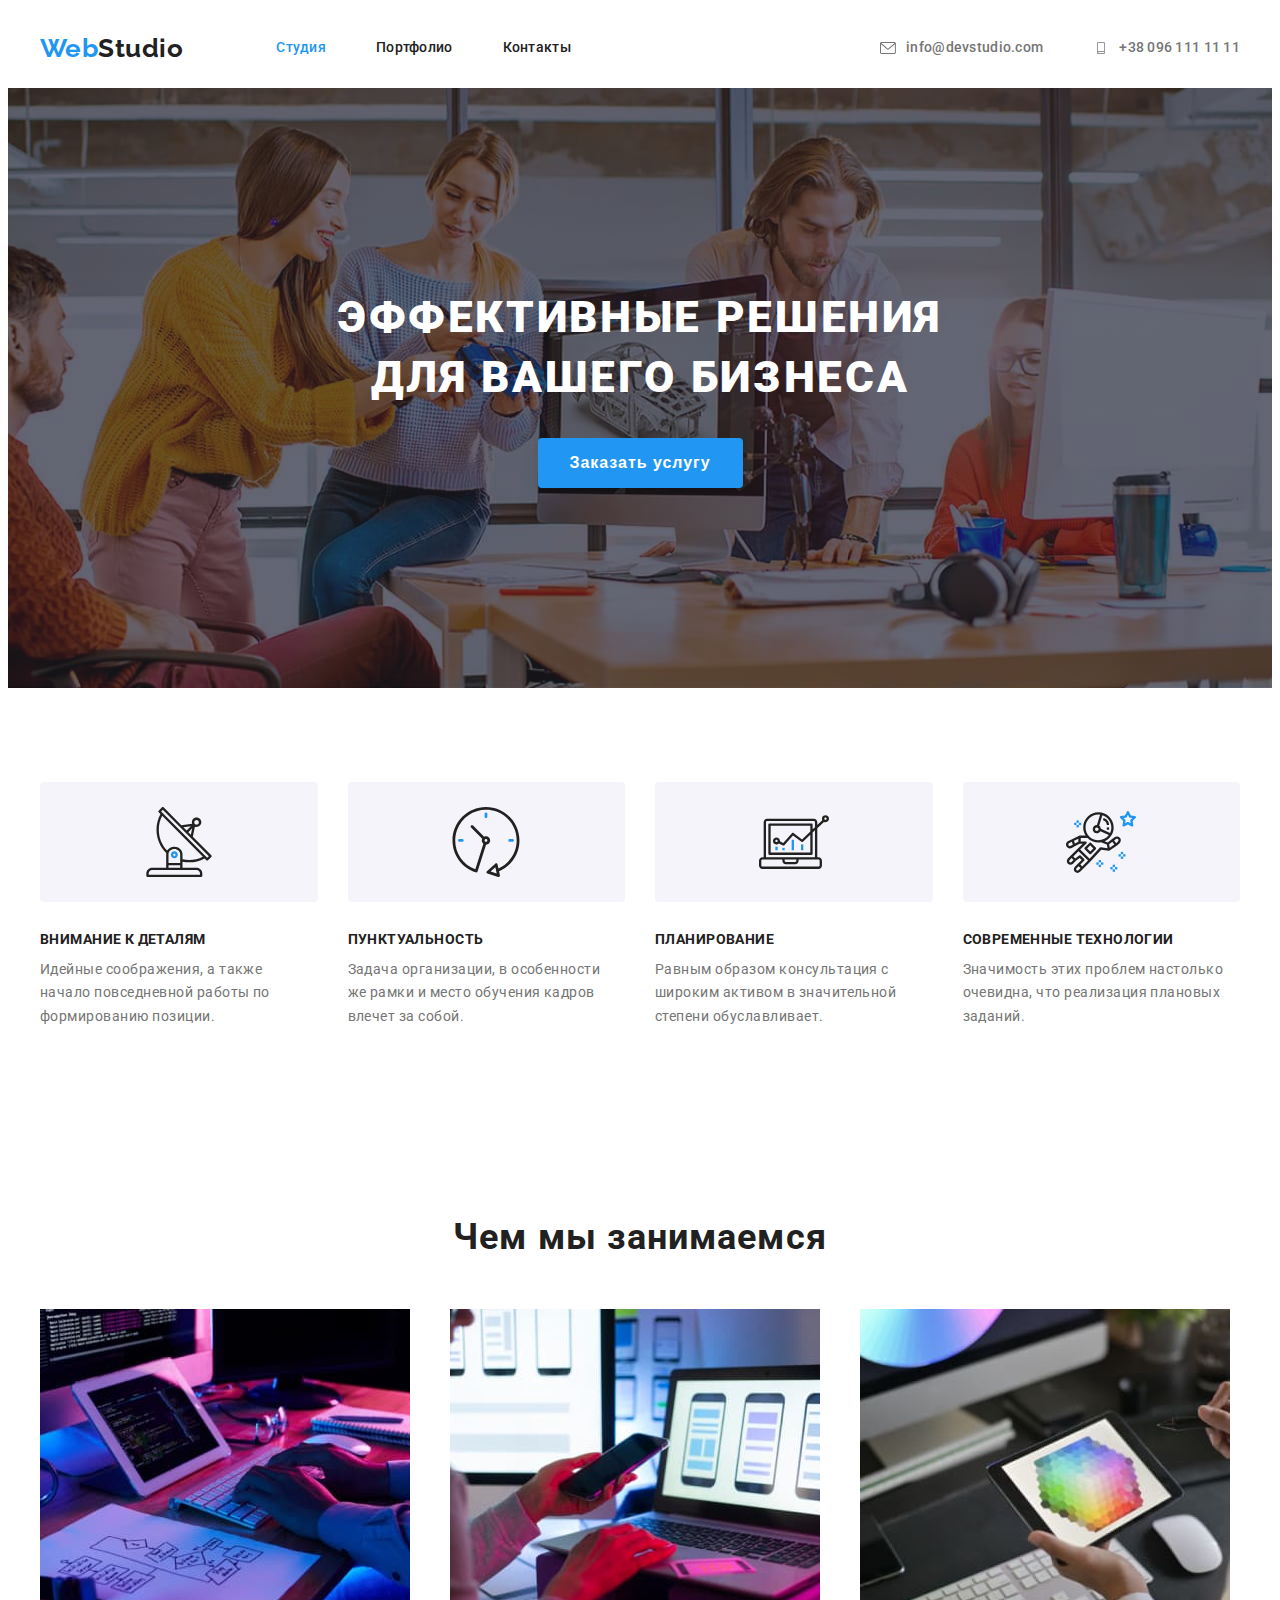
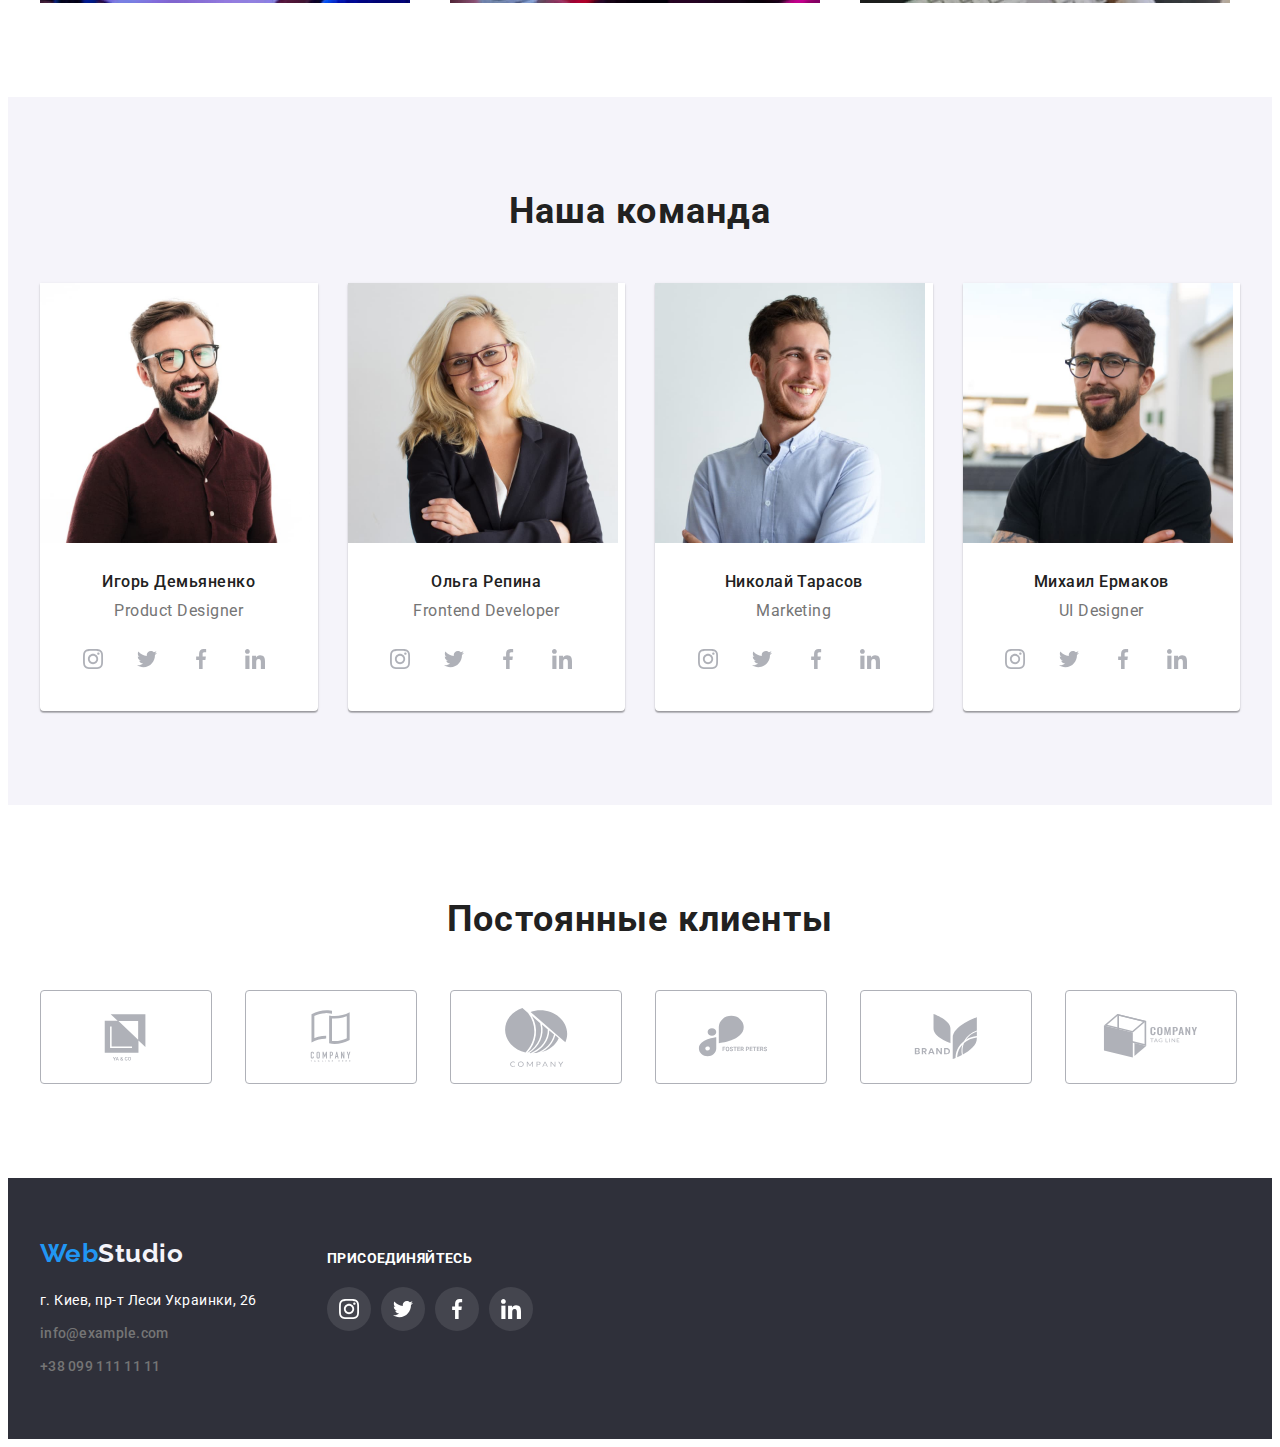
==== commit 44cd058d: "исправление фокус" ====
--- a/index.html
+++ b/index.html
@@ -1,528 +1,463 @@
 <!DOCTYPE html>
 <html lang="ru">
-  <head>
-    <meta charset="UTF-8" />
-    <meta http-equiv="X-UA-Compatible" content="IE=edge" />
-    <meta name="viewport" content="width=device-width, initial-scale=1.0" />
-    <title>Главная страница</title>
-    <link rel="preconnect" href="https://fonts.gstatic.com" />
-    <link
-      href="https://fonts.googleapis.com/css2?family=Raleway:wght@700&family=Roboto:wght@400;500;700;900&display=swap"
-      rel="stylesheet"
-    />
-    <link
-      rel="stylesheet"
-      href="https://cdnjs.cloudflare.com/ajax/libs/modern-normalize/1.0.0/modern-normalize.min.css"
-      integrity="sha512-ISS7cAi1PEhQ8jnbJpJZMd29NlhNj4AWYyLOSp2CE/CsHxTCu+r+t0D2yoJudVrd0/8fTVPUVDzY5Tvli75u/g=="
-      crossorigin="anonymous"
-    />
-    <link rel="stylesheet" href="./css/style.css" />
-  </head>
-  <body>
-    <header>
-      <!-- НАВИГАЦИЯ -->
-      <div class="container main-nav">
-        <nav class="main-nav">
-          <a class="logo" href="./index.html"
-            ><span class="part-logo">Web</span>Studio</a
-          >
-          <ul class="list site-nav">
-            <li class="item">
-              <a class="link studio current" href="./index.html"> Студия </a>
+
+<head>
+  <meta charset="UTF-8" />
+  <meta http-equiv="X-UA-Compatible" content="IE=edge" />
+  <meta name="viewport" content="width=device-width, initial-scale=1.0" />
+  <title>Главная страница</title>
+  <link rel="preconnect" href="https://fonts.gstatic.com" />
+  <link href="https://fonts.googleapis.com/css2?family=Raleway:wght@700&family=Roboto:wght@400;500;700;900&display=swap"
+    rel="stylesheet" />
+  <link rel="stylesheet" href="https://cdnjs.cloudflare.com/ajax/libs/modern-normalize/1.0.0/modern-normalize.min.css"
+    integrity="sha512-ISS7cAi1PEhQ8jnbJpJZMd29NlhNj4AWYyLOSp2CE/CsHxTCu+r+t0D2yoJudVrd0/8fTVPUVDzY5Tvli75u/g=="
+    crossorigin="anonymous" />
+  <link rel="stylesheet" href="./css/style.css" />
+</head>
+
+<body>
+  <header>
+    <!-- НАВИГАЦИЯ -->
+    <div class="container main-nav">
+      <nav class="main-nav">
+        <a class="logo" href="./index.html"><span class="part-logo">Web</span>Studio</a>
+        <ul class="list site-nav">
+          <li class="item">
+            <a class="link studio current" href="./index.html"> Студия </a>
+          </li>
+
+          <li class="item">
+            <a class="link portfolio" href="./portfolio.html"> Портфолио </a>
+          </li>
+
+          <li class="item">
+            <a class="link contact" href=""> Контакты </a>
+          </li>
+        </ul>
+      </nav>
+
+      <!-- КОНТАКТЫ -->
+      <ul class="list contact-us">
+        <li class="item">
+          <a class="email" href="mailto:info@devstudio.com">
+            <svg class="icon-mail">
+              <use href="./images/icons.svg#icon-mail"></use>
+            </svg>
+            info@devstudio.com
+          </a>
+        </li>
+
+        <li class="item">
+          <a class="number" href="tel:+380991111111">
+            <svg class="icon-phone">
+              <use href="./images/icons.svg#icon-phone"></use>
+            </svg>
+            +38 096 111 11 11
+          </a>
+        </li>
+      </ul>
+    </div>
+  </header>
+  <main>
+    <!-- ГЛАВНАЯ СЕКЦИЯ -->
+    <section class="main section-pos">
+      <h1 class="main-title">Эффективные решения<br />для вашего бизнеса</h1>
+      <button type="button" class="main-button">Заказать услугу</button>
+    </section>
+
+    <!-- НАШИ ПРЕИМУЩЕСТВА -->
+    <section class="preference section-pos">
+      <div class="container">
+        <h2 class="all-title preference-title visually-hidden">
+          Преимущества
+        </h2>
+        <ul class="list main-preference">
+          <li class="item">
+            <div class="thumb-1">
+              <svg class="icon">
+                <use href="./images/icons.svg#icon-antenna"></use>
+              </svg>
+            </div>
+
+            <h3 class="title all-title">Внимание к деталям</h3>
+            <p class="table-of-contents">
+              Идейные соображения, а также<br />
+              начало повседневной работы по <br />
+              формированию позиции.
+            </p>
+          </li>
+
+          <li class="item">
+            <div class="thumb-1">
+              <svg class="icon">
+                <use href="./images/icons.svg#icon-clock"></use>
+              </svg>
+            </div>
+            <h3 class="title all-title">Пунктуальность</h3>
+            <p class="table-of-contents">
+              Задача организации, в особенности <br />
+              же рамки и место обучения кадров <br />
+              влечет за собой.
+            </p>
+          </li>
+
+          <li class="item">
+            <div class="thumb-1">
+              <svg class="icon">
+                <use href="./images/icons.svg#icon-diagram"></use>
+              </svg>
+            </div>
+            <h3 class="title all-title">Планирование</h3>
+            <p class="table-of-contents">
+              Равным образом консультация с <br />
+              широким активом в значительной <br />
+              степени обуславливает.
+            </p>
+          </li>
+
+          <li class="item">
+            <div class="thumb-1">
+              <svg class="icon">
+                <use href="./images/icons.svg#icon-astronaut-1"></use>
+              </svg>
+            </div>
+            <h3 class="title all-title">Современные технологии</h3>
+            <p class="table-of-contents">
+              Значимость этих проблем настолько <br />
+              очевидна, что реализация плановых <br />
+              заданий.
+            </p>
+          </li>
+        </ul>
+      </div>
+    </section>
+
+    <!-- УСЛУГИ -->
+    <section class="projects section-pos">
+      <div class="container">
+        <h2 class="all-title">Чем мы занимаемся</h2>
+        <ul class="list main-projects">
+          <li class="item">
+            <img class="photo-box" src="./images/box1.jpeg" alt="1 сфера" width="370" />
+          </li>
+
+          <li class="item">
+            <img class="photo-box" src="./images/box2.jpeg" alt="2 сфера" width="370" />
+          </li>
+
+          <li class="item">
+            <img class="photo-box" src="./images/box3.jpeg" alt="3 сфера" width="370" />
+          </li>
+        </ul>
+      </div>
+    </section>
+
+    <!-- КОМАНДА -->
+    <section class="team section-pos">
+      <div class="container">
+        <h2 class="all-title">Наша команда</h2>
+        <ul class="list main-team">
+          <li class="item team-card-disagn">
+            <img class="photo-box" src="./images/worker1.jpeg" alt="Фото сотрудника" width="270" />
+            <h3 class="worker-name all-title">Игорь Демьяненко</h3>
+            <p class="table">Product Designer</p>
+            <ul class="list social-list">
+              <li class="social-link-list">
+                <a href="" class="social-link-icon circle">
+                  <svg class="team-soc-icon">
+                    <use href="./images/icons.svg#icon-instagram-2"></use>
+                  </svg>
+                </a>
+              </li>
+
+              <li class="social-link-list">
+                <a href="" class="social-link-icon circle">
+                  <svg class="team-soc-icon">
+                    <use href="./images/icons.svg#icon-twitter-1"></use>
+                  </svg>
+                </a>
+              </li>
+
+              <li class="social-link-list">
+                <a href="" class="social-link-icon circle">
+                  <svg class="team-soc-icon">
+                    <use href="./images/icons.svg#icon-facebook-1"></use>
+                  </svg>
+                </a>
+              </li>
+
+              <li class="social-link-list">
+                <a href="" class="social-link-icon circle">
+                  <svg class="team-soc-icon">
+                    <use href="./images/icons.svg#icon-linkedin-1"></use>
+                  </svg>
+                </a>
+              </li>
+            </ul>
+          </li>
+
+          <li class="item team-card-disagn">
+            <img class="photo-box" src="./images/worker2.jpeg" alt="Фото сотрудника" width="270" />
+            <h3 class="worker-name all-title">Ольга Репина</h3>
+            <p class="table">Frontend Developer</p>
+            <ul class="list social-list">
+              <li class="social-link-list">
+                <a href="" class="social-link-icon circle">
+                  <svg class="team-soc-icon">
+                    <use href="./images/icons.svg#icon-instagram-2"></use>
+                  </svg>
+                </a>
+              </li>
+
+              <li class="social-link-list">
+                <a href="" class="social-link-icon circle">
+                  <svg class="team-soc-icon">
+                    <use href="./images/icons.svg#icon-twitter-1"></use>
+                  </svg>
+                </a>
+              </li>
+
+              <li class="social-link-list">
+                <a href="" class="social-link-icon circle">
+                  <svg class="team-soc-icon">
+                    <use href="./images/icons.svg#icon-facebook-1"></use>
+                  </svg>
+                </a>
+              </li>
+
+              <li class="social-link-list">
+                <a href="" class="social-link-icon circle">
+                  <svg class="team-soc-icon">
+                    <use href="./images/icons.svg#icon-linkedin-1"></use>
+                  </svg>
+                </a>
+              </li>
+            </ul>
+          </li>
+
+
+          <li class="item team-card-disagn">
+            <img class="photo-box" src="./images/worker3.jpeg" alt="Фото сотрудника" width="270" />
+            <h3 class="worker-name all-title">Николай Тарасов</h3>
+            <p class="table">Marketing</p>
+            <ul class="list social-list">
+              <li class="social-link-list">
+                <a href="" class="social-link-icon circle">
+                  <svg class="team-soc-icon">
+                    <use href="./images/icons.svg#icon-instagram-2"></use>
+                  </svg>
+                </a>
+              </li>
+
+              <li class="social-link-list">
+                <a href="" class="social-link-icon circle">
+                  <svg class="team-soc-icon">
+                    <use href="./images/icons.svg#icon-twitter-1"></use>
+                  </svg>
+                </a>
+              </li>
+
+              <li class="social-link-list">
+                <a href="" class="social-link-icon circle">
+                  <svg class="team-soc-icon">
+                    <use href="./images/icons.svg#icon-facebook-1"></use>
+                  </svg>
+                </a>
+              </li>
+
+              <li class="social-link-list">
+                <a href="" class="social-link-icon circle">
+                  <svg class="team-soc-icon">
+                    <use href="./images/icons.svg#icon-linkedin-1"></use>
+                  </svg>
+                </a>
+              </li>
+            </ul>
+          </li>
+
+
+          <li class="item team-card-disagn">
+            <img class="photo-box" src="./images/worker4.jpeg" alt="Фото сотрудника" width="270" />
+            <h3 class="worker-name all-title">Михаил Ермаков</h3>
+            <p class="table">UI Designer</p>
+            <ul class="list social-list">
+              <li class="social-link-list">
+                <a href="" class="social-link-icon circle">
+                  <svg class="team-soc-icon">
+                    <use href="./images/icons.svg#icon-instagram-2"></use>
+                  </svg>
+                </a>
+              </li>
+
+              <li class="social-link-list">
+                <a href="" class="social-link-icon circle">
+                  <svg class="team-soc-icon">
+                    <use href="./images/icons.svg#icon-twitter-1"></use>
+                  </svg>
+                </a>
+              </li>
+
+              <li class="social-link-list">
+                <a href="" class="social-link-icon circle">
+                  <svg class="team-soc-icon">
+                    <use href="./images/icons.svg#icon-facebook-1"></use>
+                  </svg>
+                </a>
+              </li>
+
+              <li class="social-link-list">
+                <a href="" class="social-link-icon circle">
+                  <svg class="team-soc-icon">
+                    <use href="./images/icons.svg#icon-linkedin-1"></use>
+                  </svg>
+                </a>
+              </li>
+            </ul>
+          </li>
+        </ul>
+      </div>
+    </section>
+    <section class="clients">
+      <div class="container section-pos">
+        <h2 class="all-title">Постоянные клиенты</h2>
+        <ul class="clients-list list">
+          <li class="item">
+
+            <a href="" class="clients-link-logo">
+              <svg class="clients-logo">
+                <use href="./images/icons.svg#icon-logo-1"></use>
+              </svg>
+            </a>
+
+          </li>
+
+          <li class="item">
+
+            <a href="" class="clients-link-logo">
+              <svg class="clients-logo">
+                <use href="./images/icons.svg#icon-logo-2"></use>
+              </svg>
+            </a>
+
+          </li>
+
+          <li class="item">
+
+            <a href="" class="clients-link-logo">
+              <svg class="clients-logo">
+                <use href="./images/icons.svg#icon-group"></use>
+              </svg>
+            </a>
+
+          </li>
+
+          <li class="item">
+
+            <a href="" class="clients-link-logo">
+              <svg class="clients-logo">
+                <use href="./images/icons.svg#icon-logo-4"></use>
+              </svg>
+            </a>
+
+          </li>
+
+          <li class="item">
+
+            <a href="" class="clients-link-logo">
+              <svg class="clients-logo">
+                <use href="./images/icons.svg#icon-logo-5"></use>
+              </svg>
+            </a>
+
+          </li>
+
+          <li class="item">
+
+            <a href="" class="clients-link-logo">
+              <svg class="clients-logo">
+                <use href="./images/icons.svg#icon-logo-6"></use>
+              </svg>
+            </a>
+
+          </li>
+
+        </ul>
+      </div>
+
+    </section>
+  </main>
+
+  <!-- ПОДВАЛ САЙТА -->
+  <footer class="down-part section-pos">
+    <div class="container">
+      <div class="footer-left-content">
+        <a class="logo logo-position" href="/index.html"><span class="part-logo">Web</span>Studio
+        </a>
+        <address class="our-address pos-table-footer">
+
+          <ul class="list">
+            <li>
+              <p>г. Киев, пр-т Леси Украинки, 26</p>
             </li>
-
-            <li class="item">
-              <a class="link portfolio" href="./portfolio.html"> Портфолио </a>
+            <li class="pos-table-footer">
+              <a class="email-footer" href="mailto:info@example.com">
+                info@example.com
+              </a>
             </li>
 
-            <li class="item">
-              <a class="link contact" href=""> Контакты </a>
+            <li class="pos-table-footer num-li-footer">
+              <a class="number-footer" href="tel:+380991111111">
+                +38 099 111 11 11
+              </a>
             </li>
           </ul>
-        </nav>
-
-        <!-- КОНТАКТЫ -->
-        <ul class="list contact-us">
-          <li class="item">
-            <a class="email" href="mailto:info@devstudio.com">
-              <svg class="icon-mail">
-                <use href="./images/icons.svg#icon-mail"></use>
-              </svg>
-              info@devstudio.com
-            </a>
-          </li>
-
-          <li class="item">
-            <a class="number" href="tel:+380991111111">
-              <svg class="icon-phone">
-                <use href="./images/icons.svg#icon-phone"></use>
-              </svg>
-              +38 096 111 11 11
-            </a>
-          </li>
-        </ul>
-      </div>
-    </header>
-    <main>
-      <!-- ГЛАВНАЯ СЕКЦИЯ -->
-      <section class="main section-pos">
-        <h1 class="main-title">Эффективные решения<br />для вашего бизнеса</h1>
-        <button type="button" class="main-button">Заказать услугу</button>
-      </section>
-
-      <!-- НАШИ ПРЕИМУЩЕСТВА -->
-      <section class="preference section-pos">
-        <div class="container">
-          <h2 class="all-title preference-title visually-hidden">
-            Преимущества
-          </h2>
-          <ul class="list main-preference">
-            <li class="item">
-              <div class="thumb-1">
-                <svg class="icon">
-                  <use href="./images/icons.svg#icon-antenna"></use>
-                </svg>
-              </div>
-
-              <h3 class="title all-title">Внимание к деталям</h3>
-              <p class="table-of-contents">
-                Идейные соображения, а также<br />
-                начало повседневной работы по <br />
-                формированию позиции.
-              </p>
-            </li>
-
-            <li class="item">
-              <div class="thumb-1">
-                <svg class="icon">
-                  <use href="./images/icons.svg#icon-clock"></use>
-                </svg>
-              </div>
-              <h3 class="title all-title">Пунктуальность</h3>
-              <p class="table-of-contents">
-                Задача организации, в особенности <br />
-                же рамки и место обучения кадров <br />
-                влечет за собой.
-              </p>
-            </li>
-
-            <li class="item">
-              <div class="thumb-1">
-                <svg class="icon">
-                  <use href="./images/icons.svg#icon-diagram"></use>
-                </svg>
-              </div>
-              <h3 class="title all-title">Планирование</h3>
-              <p class="table-of-contents">
-                Равным образом консультация с <br />
-                широким активом в значительной <br />
-                степени обуславливает.
-              </p>
-            </li>
-
-            <li class="item">
-              <div class="thumb-1">
-                <svg class="icon">
-                  <use href="./images/icons.svg#icon-astronaut-1"></use>
-                </svg>
-              </div>
-              <h3 class="title all-title">Современные технологии</h3>
-              <p class="table-of-contents">
-                Значимость этих проблем настолько <br />
-                очевидна, что реализация плановых <br />
-                заданий.
-              </p>
-            </li>
-          </ul>
-        </div>
-      </section>
-
-      <!-- УСЛУГИ -->
-      <section class="projects section-pos">
-        <div class="container">
-          <h2 class="all-title">Чем мы занимаемся</h2>
-          <ul class="list main-projects">
-            <li class="item">
-              <img
-                class="photo-box"
-                src="./images/box1.jpeg"
-                alt="1 сфера"
-                width="370"
-              />
-            </li>
-
-            <li class="item">
-              <img
-                class="photo-box"
-                src="./images/box2.jpeg"
-                alt="2 сфера"
-                width="370"
-              />
-            </li>
-
-            <li class="item">
-              <img
-                class="photo-box"
-                src="./images/box3.jpeg"
-                alt="3 сфера"
-                width="370"
-              />
-            </li>
-          </ul>
-        </div>
-      </section>
-
-      <!-- КОМАНДА -->
-      <section class="team section-pos">
-        <div class="container">
-          <h2 class="all-title">Наша команда</h2>
-          <ul class="list main-team">
-            <li class="item team-card-disagn">
-              <img
-                class="photo-box"
-                src="./images/worker1.jpeg"
-                alt="Фото сотрудника"
-                width="270"
-              />
-              <h3 class="worker-name all-title">Игорь Демьяненко</h3>
-              <p class="table">Product Designer</p>
-              <ul class="list social-list">
-                <li class="social-link-list">
-                  <a href="" class="social-link-icon circle">
-                    <svg class="team-soc-icon">
-                      <use
-                        href="./images/icons.svg#icon-instagram-2"
-                      ></use>
-                    </svg>
-                  </a>
-                </li>
-
-                <li class="social-link-list">
-                  <a href="" class="social-link-icon circle">
-                    <svg class="team-soc-icon">
-                      <use href="./images/icons.svg#icon-twitter-1"></use>
-                    </svg>
-                  </a>
-                </li>
-
-                <li class="social-link-list">
-                  <a href="" class="social-link-icon circle">
-                    <svg class="team-soc-icon">
-                      <use
-                        href="./images/icons.svg#icon-facebook-1"
-                      ></use>
-                    </svg>
-                  </a>
-                </li>
-
-                <li class="social-link-list">
-                  <a href="" class="social-link-icon circle">
-                    <svg class="team-soc-icon">
-                      <use
-                        href="./images/icons.svg#icon-linkedin-1"
-                      ></use>
-                    </svg>
-                  </a>
-                </li>
-              </ul>
-            </li>
-
-            <li class="item team-card-disagn">
-              <img
-                class="photo-box"
-                src="./images/worker2.jpeg"
-                alt="Фото сотрудника"
-                width="270"
-              />
-              <h3 class="worker-name all-title">Ольга Репина</h3>
-              <p class="table">Frontend Developer</p>
-              <ul class="list social-list">
-                <li class="social-link-list">
-                  <a href="" class="social-link-icon circle">
-                    <svg class="team-soc-icon">
-                      <use
-                        href="./images/icons.svg#icon-instagram-2"
-                      ></use>
-                    </svg>
-                  </a>
-                </li>
-
-                <li class="social-link-list">
-                  <a href="" class="social-link-icon circle">
-                    <svg class="team-soc-icon">
-                      <use href="./images/icons.svg#icon-twitter-1"></use>
-                    </svg>
-                  </a>
-                </li>
-
-                <li class="social-link-list">
-                  <a href="" class="social-link-icon circle">
-                    <svg class="team-soc-icon">
-                      <use
-                        href="./images/icons.svg#icon-facebook-1"
-                      ></use>
-                    </svg>
-                  </a>
-                </li>
-
-                <li class="social-link-list">
-                  <a href="" class="social-link-icon circle">
-                    <svg class="team-soc-icon">
-                      <use
-                        href="./images/icons.svg#icon-linkedin-1"
-                      ></use>
-                    </svg>
-                  </a>
-                </li>
-              </ul>
-            </li>
-            </li>
-
-            <li class="item team-card-disagn">
-              <img
-                class="photo-box"
-                src="./images/worker3.jpeg"
-                alt="Фото сотрудника"
-                width="270"
-              />
-              <h3 class="worker-name all-title">Николай Тарасов</h3>
-              <p class="table">Marketing</p>
-              <ul class="list social-list">
-                <li class="social-link-list">
-                  <a href="" class="social-link-icon circle">
-                    <svg class="team-soc-icon">
-                      <use
-                        href="./images/icons.svg#icon-instagram-2"
-                      ></use>
-                    </svg>
-                  </a>
-                </li>
-
-                <li class="social-link-list">
-                  <a href="" class="social-link-icon circle">
-                    <svg class="team-soc-icon">
-                      <use href="./images/icons.svg#icon-twitter-1"></use>
-                    </svg>
-                  </a>
-                </li>
-
-                <li class="social-link-list">
-                  <a href="" class="social-link-icon circle">
-                    <svg class="team-soc-icon">
-                      <use
-                        href="./images/icons.svg#icon-facebook-1"
-                      ></use>
-                    </svg>
-                  </a>
-                </li>
-
-                <li class="social-link-list">
-                  <a href="" class="social-link-icon circle">
-                    <svg class="team-soc-icon">
-                      <use
-                        href="./images/icons.svg#icon-linkedin-1"
-                      ></use>
-                    </svg>
-                  </a>
-                </li>
-              </ul>
-            </li>
-            </li>
-
-            <li class="item team-card-disagn">
-              <img
-                class="photo-box"
-                src="./images/worker4.jpeg"
-                alt="Фото сотрудника"
-                width="270"
-              />
-              <h3 class="worker-name all-title">Михаил Ермаков</h3>
-              <p class="table">UI Designer</p>
-              <ul class="list social-list">
-                <li class="social-link-list">
-                  <a href="" class="social-link-icon circle">
-                    <svg class="team-soc-icon">
-                      <use
-                        href="./images/icons.svg#icon-instagram-2"
-                      ></use>
-                    </svg>
-                  </a>
-                </li>
-
-                <li class="social-link-list">
-                  <a href="" class="social-link-icon circle">
-                    <svg class="team-soc-icon">
-                      <use href="./images/icons.svg#icon-twitter-1"></use>
-                    </svg>
-                  </a>
-                </li>
-
-                <li class="social-link-list">
-                  <a href="" class="social-link-icon circle">
-                    <svg class="team-soc-icon">
-                      <use
-                        href="./images/icons.svg#icon-facebook-1"
-                      ></use>
-                    </svg>
-                  </a>
-                </li>
-
-                <li class="social-link-list">
-                  <a href="" class="social-link-icon circle">
-                    <svg class="team-soc-icon">
-                      <use
-                        href="./images/icons.svg#icon-linkedin-1"
-                      ></use>
-                    </svg>
-                  </a>
-                </li>
-              </ul>
-            </li>
-            </li>
-          </ul>
-        </div>
-      </section>
-      <section class="clients">
-        <div class="container section-pos">
-          <h2 class="all-title">Постоянные клиенты</h2>
-          <ul class="clients-list list">
-            <li class="item"item>
-              <div class="thumb">
-                <a href="" class="logo-focus">
-                  <svg class="clients-logo">
-                    <use href="./images/icons.svg#icon-logo-1"></use>
-                  </svg>
-                </a>
-              </div>
-            </li>
-            
-            <li class="item" >
-              <div class="thumb">
-                <a href="" class="logo-focus">
-                  <svg class="clients-logo">
-                  <use href="./images/icons.svg#icon-logo-2"></use>
-                  </svg>
-                </a>
-              </div>
-             </li>
-
-            <li class="item" >
-              <div class="thumb">
-                <a href="" class="logo-focus">
-                  <svg class="clients-logo">
-                    <use href="./images/icons.svg#icon-group"></use>
-                  </svg>
-                </a>
-              </div> 
-            </li>
-
-            <li class="item" >
-              <div class="thumb">
-                <a href="" class="logo-focus">
-                  <svg class="clients-logo">
-                    <use href="./images/icons.svg#icon-logo-4"></use>
-                  </svg>
-                </a>
-              </div>
-            </li>
-
-            <li class="item" >
-              <div class="thumb">
-                <a href="" class="logo-focus">
-                  <svg class="clients-logo">
-                    <use href="./images/icons.svg#icon-logo-5"></use>
-                  </svg>
-                </a>
-              </div>
-            </li>
-
-            <li class="item" >
-              <div class="thumb">
-                <a href="" class="logo-focus">
-                  <svg class="clients-logo">
-                    <use href="./images/icons.svg#icon-logo-6"></use>
-                  </svg>
-                </a>
-              </div>
-            </li>
-
-          </ul>
-        </div>
-        
-      </section>
-    </main>
-
-    <!-- ПОДВАЛ САЙТА -->
-    <footer class="down-part section-pos">
-      <div class="container">
-        <div class="footer-left-content">
-          <a class="logo logo-position" href="/index.html"
-          ><span class="part-logo">Web</span>Studio
-          </a>
-          <address class="our-address pos-table-footer">
-          
-            <ul class="list">
-              <li>
-                <p>г. Киев, пр-т Леси Украинки, 26</p>
-              </li>
-              <li class="pos-table-footer">
-                <a class="email-footer" href="mailto:info@example.com">
-                  info@example.com
-                </a>
-              </li>
-
-              <li class="pos-table-footer num-li-footer">
-                <a class="number-footer" href="tel:+380991111111">
-                  +38 099 111 11 11
-                </a>
-              </li>
-            </ul>
-          </address>
-        </div>
-        
-        
-        <div class="join">
-          <p class="join-title">Присоединяйтесь</p>
-          <ul class="list join-list">
-
-            <li>
-              <a class="join-icon" href="">
-                <svg class="join-icon-logo">
-                  <use href="./images/icons.svg#icon-instagram-2">
-                  </use>
-                </svg>
-              </a>
-            </li>
-
-            <li>
-              <a class="join-icon" href="">
-                <svg class="join-icon-logo">
-                  <use href="./images/icons.svg#icon-twitter-1">
-                  </use>
-                </svg>
-              </a>
-            </li>
-            <li>
-              <a class="join-icon" href="">
-                <svg class="join-icon-logo">
-                  <use href="./images/icons.svg#icon-facebook-1">
-                  </use>
-                </svg>
-              </a>
-            </li>
-            <li>
-
-              <a class="join-icon" href="">
-                <svg class="join-icon-logo">
-                  <use href="./images/icons.svg#icon-linkedin-1">
-                  </use>
-                </svg>
-              </a>
-            </li>
-
-          </ul>
-        </div>
-      </div>
-    </footer>
-  </body>
-</html>
+        </address>
+      </div>
+
+
+      <div class="join">
+        <p class="join-title">Присоединяйтесь</p>
+        <ul class="list join-list">
+
+          <li>
+            <a class="join-icon" href="">
+              <svg class="join-icon-logo">
+                <use href="./images/icons.svg#icon-instagram-2">
+                </use>
+              </svg>
+            </a>
+          </li>
+
+          <li>
+            <a class="join-icon" href="">
+              <svg class="join-icon-logo">
+                <use href="./images/icons.svg#icon-twitter-1">
+                </use>
+              </svg>
+            </a>
+          </li>
+          <li>
+            <a class="join-icon" href="">
+              <svg class="join-icon-logo">
+                <use href="./images/icons.svg#icon-facebook-1">
+                </use>
+              </svg>
+            </a>
+          </li>
+          <li>
+
+            <a class="join-icon" href="">
+              <svg class="join-icon-logo">
+                <use href="./images/icons.svg#icon-linkedin-1">
+                </use>
+              </svg>
+            </a>
+          </li>
+
+        </ul>
+      </div>
+    </div>
+  </footer>
+</body>
+
+</html>--- a/css/style.css
+++ b/css/style.css
@@ -518,12 +518,11 @@
   margin-left: 30px;
   margin-top: 50px;
 }
-.item .thumb {
-  display: flex;
-
+
+.clients-link-logo {
+  display: flex;
   justify-content: center;
   align-items: center;
-
   border: 1px solid #afb1b8;
   border-radius: 4px;
   width: 170px;
@@ -536,14 +535,13 @@
 
   cursor: pointer;
 }
-.item .thumb:hover .clients-logo,
-.logo-focus:focus .clients-logo {
-  /*  */
+.clients-link-logo:hover .clients-logo,
+.clients-link-logo:focus .clients-logo {
   fill: var(--accent-color);
 }
-.item .thumb:hover {
-  border: 1px solid #2196f3;
-  border-radius: 4px;
+.clients-link-logo:hover,
+.clients-link-logo:focus {
+  border: 1px solid #188ce8;
 }
 
 
@@ -740,10 +738,11 @@
   margin-left: var(--card-set-gap);
   margin-top: var(--card-set-gap);
 }
-.card-set .item:hover {
+.card-set .item:hover,
+.item > .card-focus:focus {
   box-shadow: 0px 1px 1px rgba(0, 0, 0, 0.12), 0px 4px 4px rgba(0, 0, 0, 0.06),
     1px 4px 6px rgba(0, 0, 0, 0.16);
-
+  
   cursor: pointer;
 }
 
